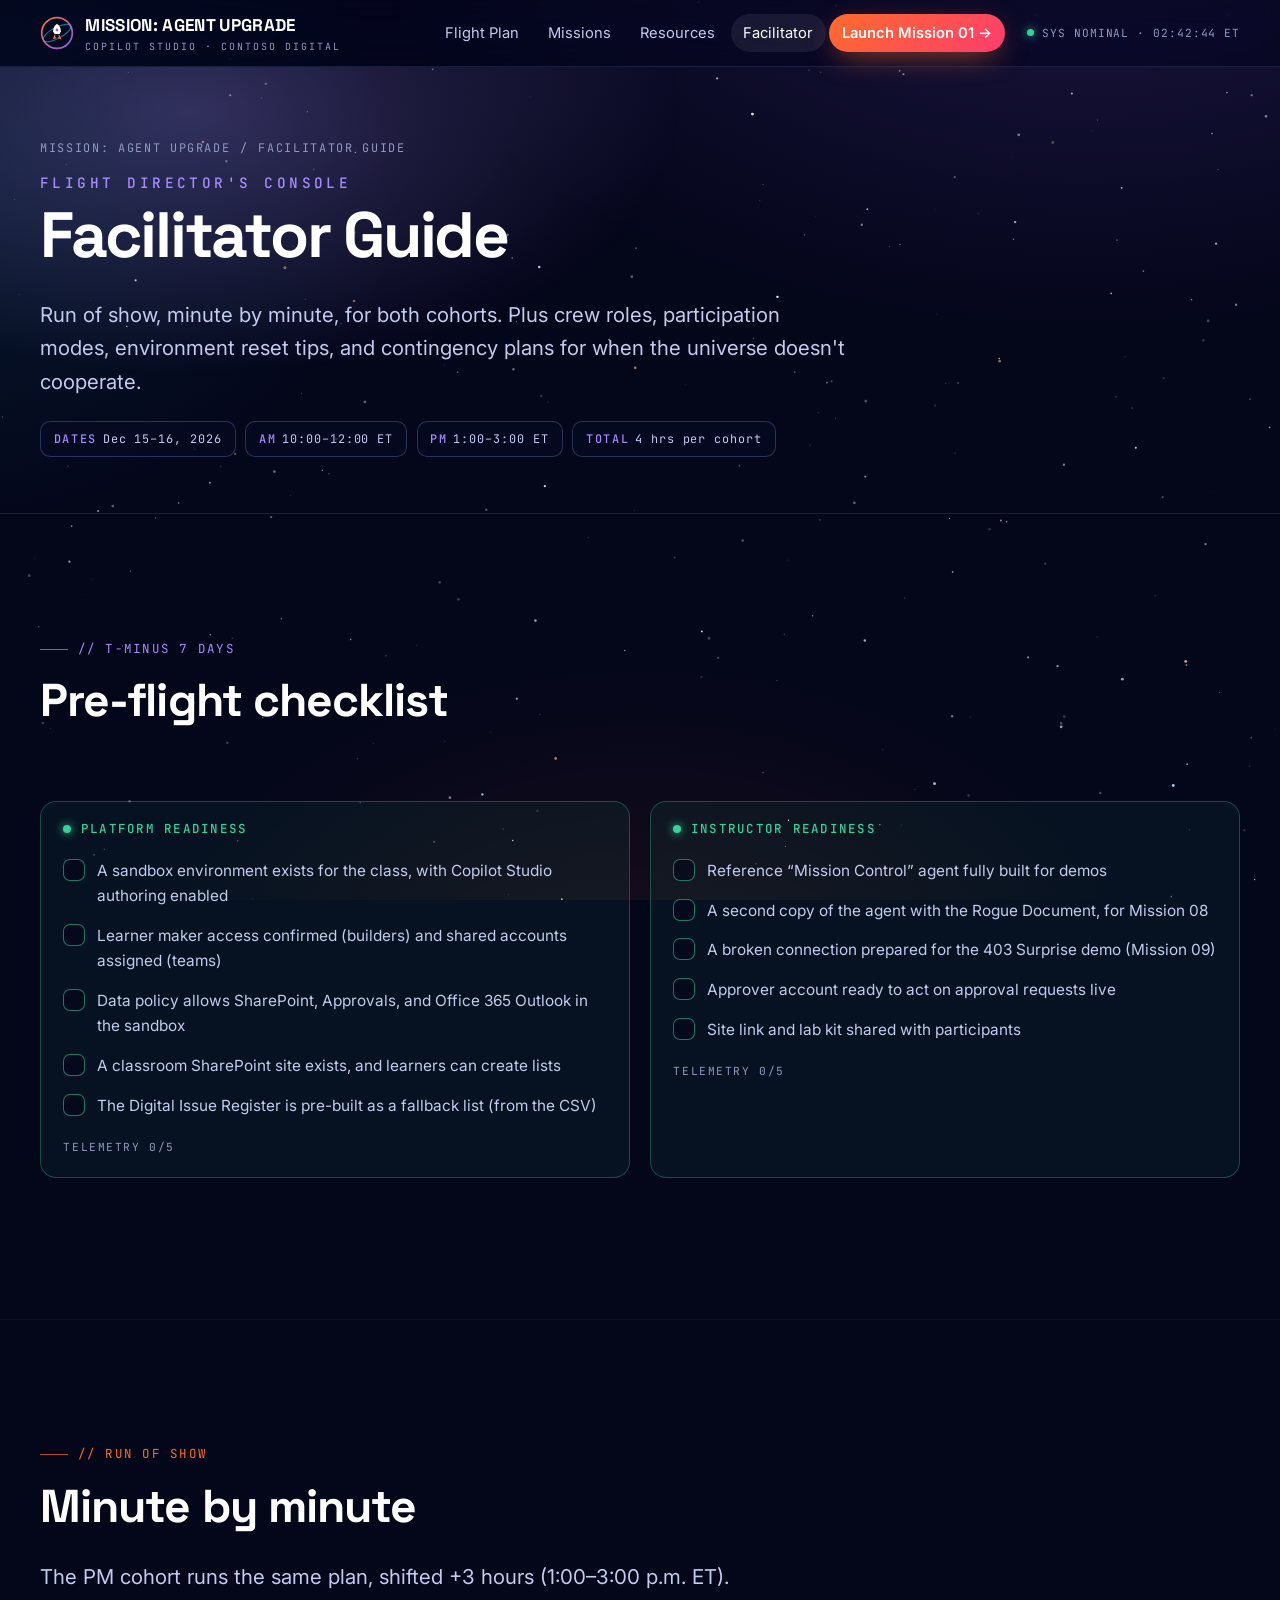
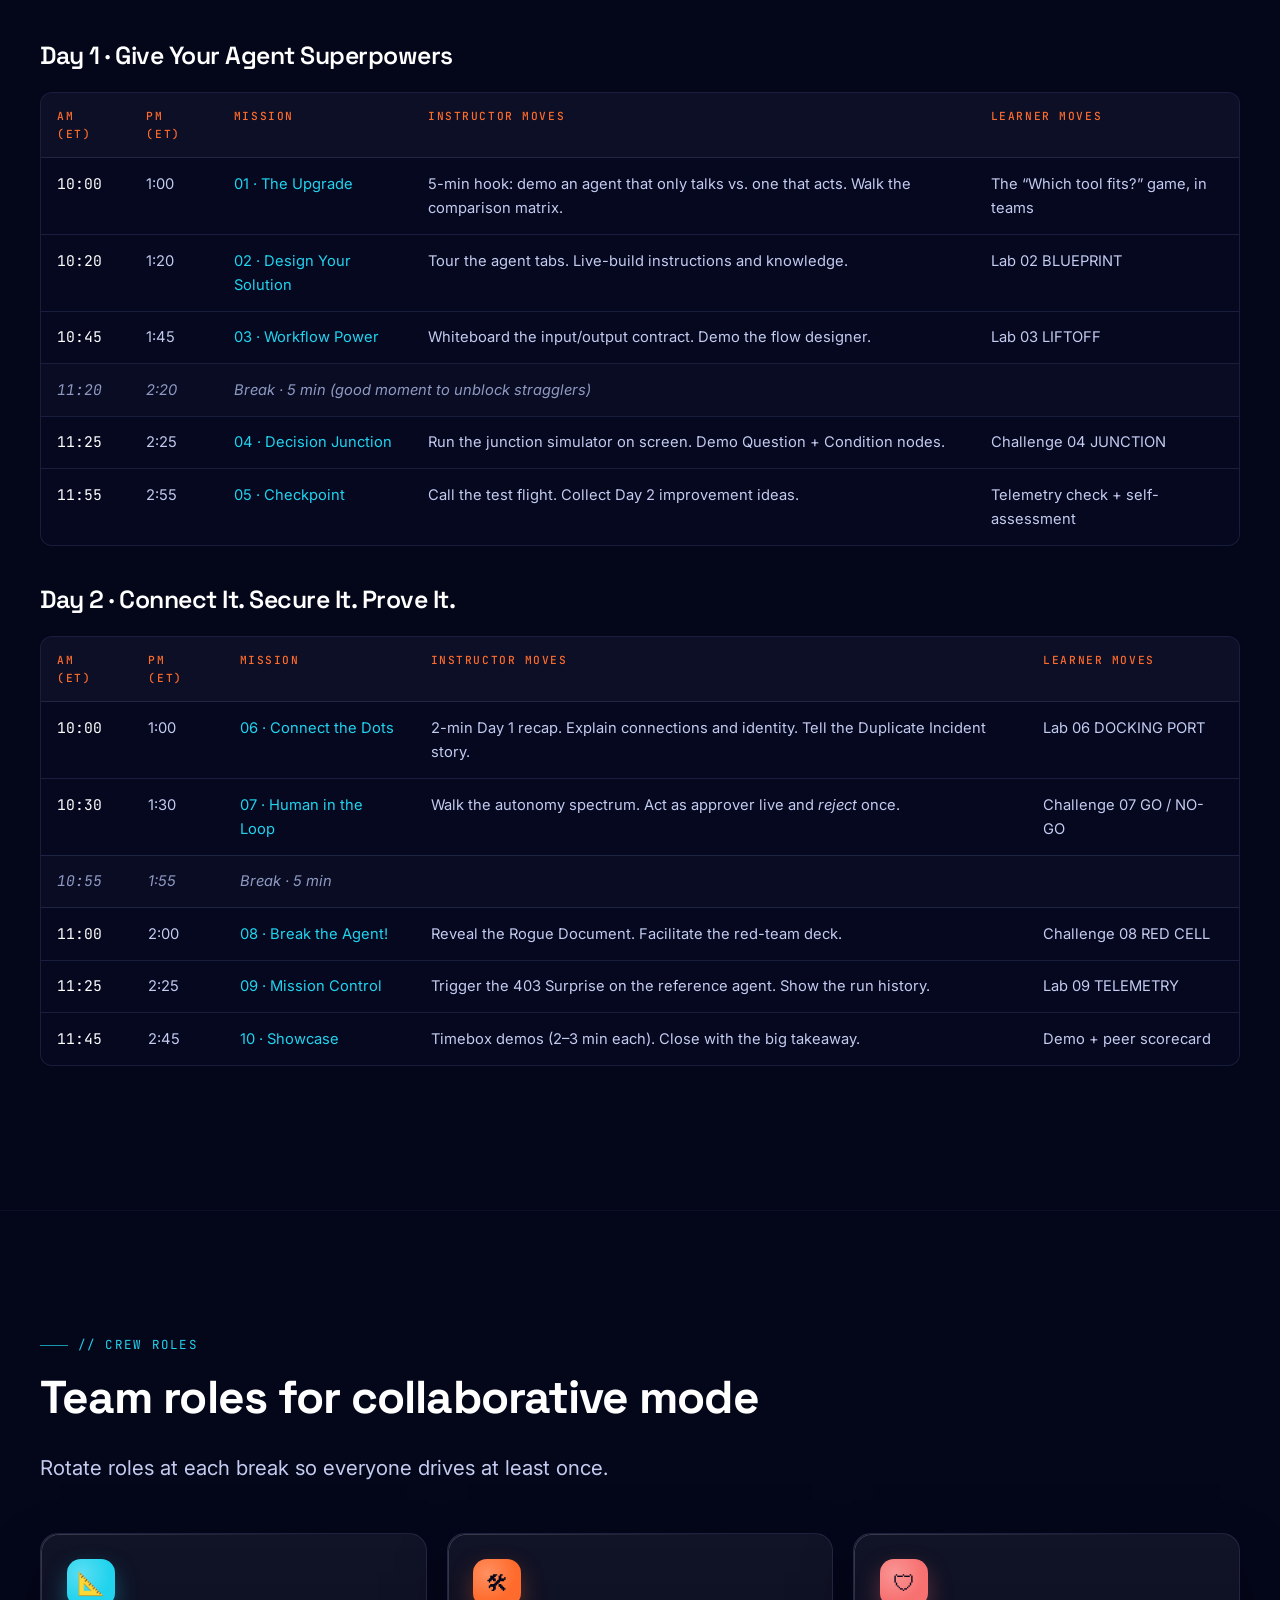
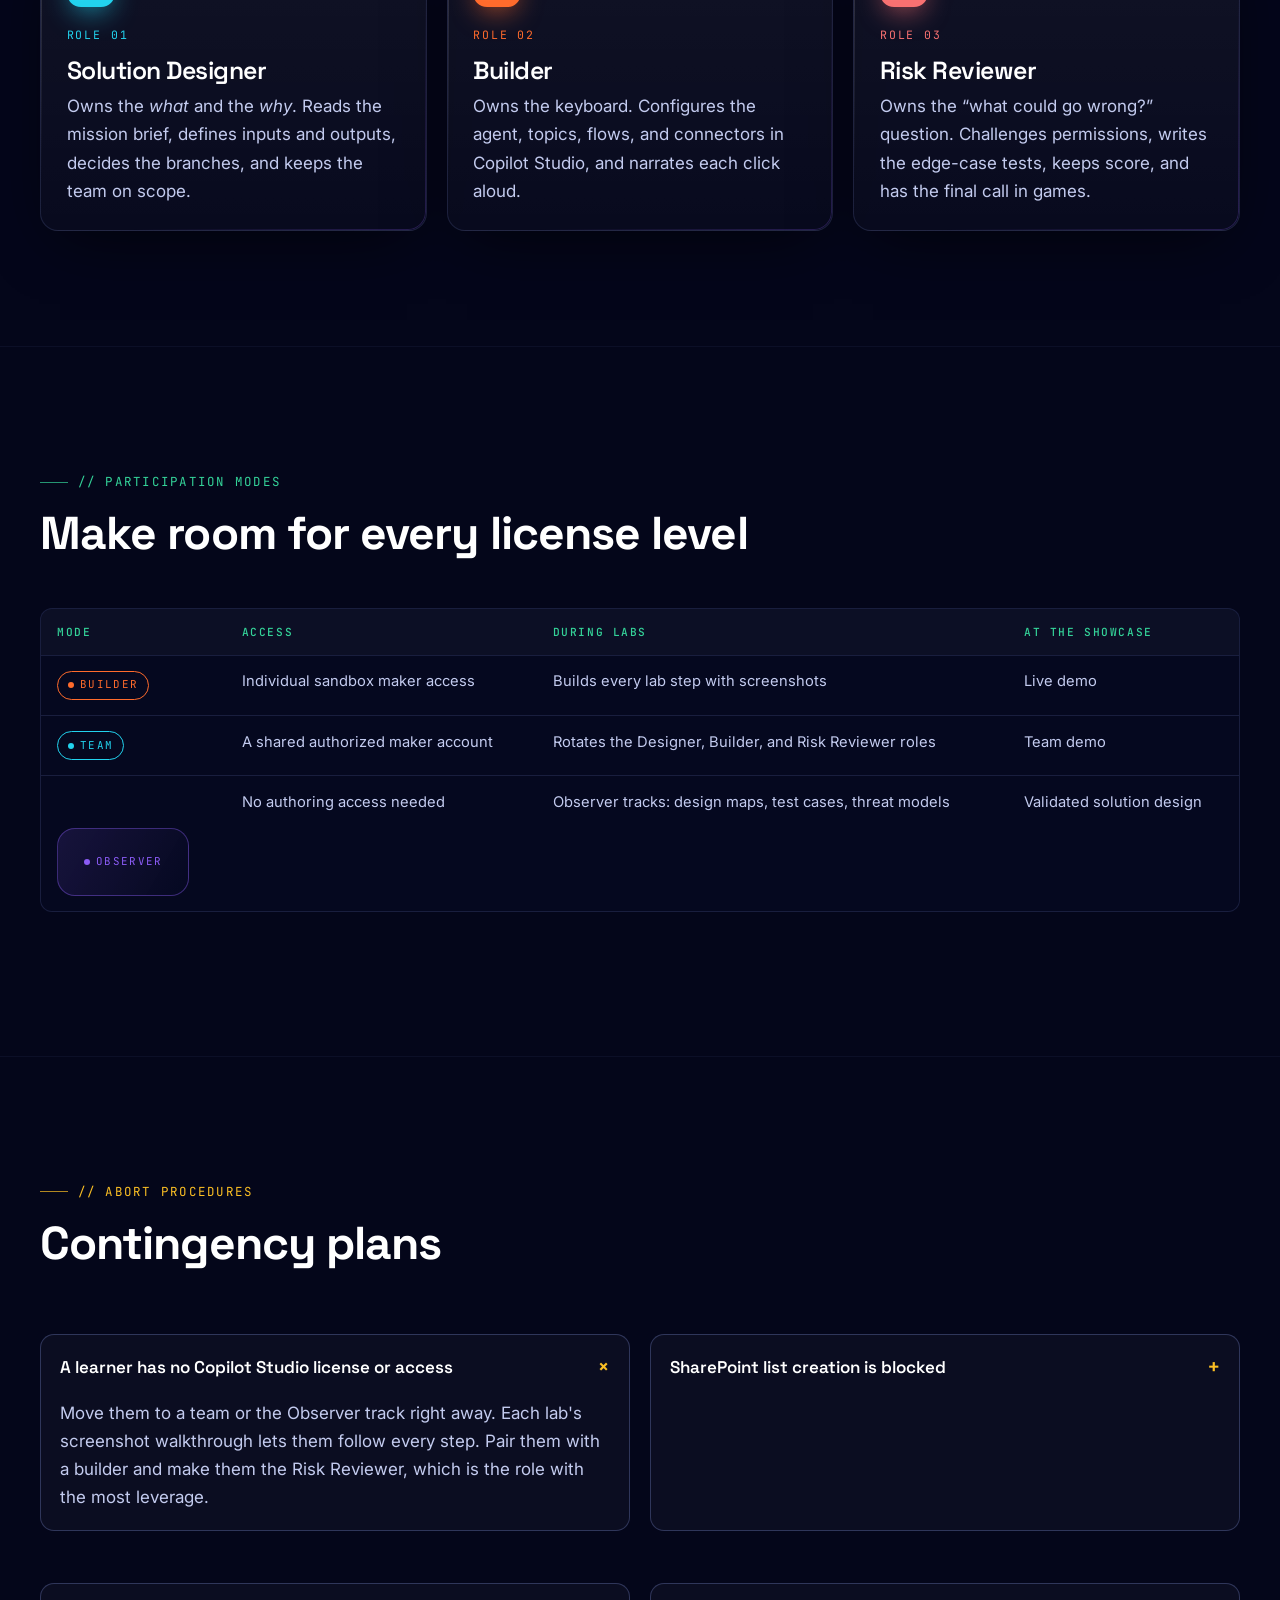
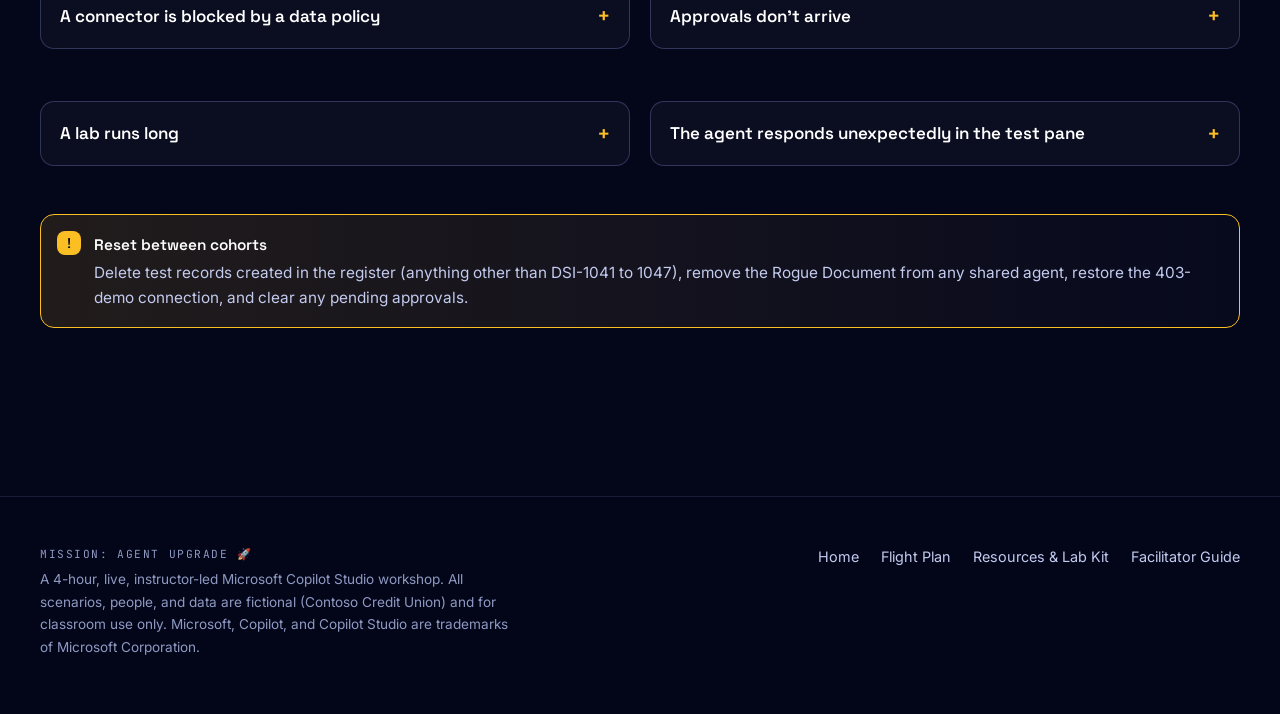
==== facilitator.html @ 7297d904 "Mission: Agent Upgrade - Copilot Studio workshop site with labs, lab kit, and screenshots" ====
<!DOCTYPE html>
<html lang="en" class="no-js">
<head>
<meta charset="utf-8">
<meta name="viewport" content="width=device-width, initial-scale=1">
<title>Facilitator Guide · Mission: Agent Upgrade</title>
<meta name="description" content="Run of show, timing, team roles, and contingency plans for delivering the Copilot Studio workshop.">
<meta property="og:title" content="Facilitator Guide · Mission: Agent Upgrade">
<meta property="og:description" content="Run of show, timing, team roles, and contingency plans for delivering the Copilot Studio workshop.">
<meta property="og:type" content="website">
<meta name="theme-color" content="#04061a">
<link rel="icon" href="assets/img/favicon.svg" type="image/svg+xml">
<link rel="preconnect" href="https://fonts.googleapis.com"><link rel="preconnect" href="https://fonts.gstatic.com" crossorigin><link href="https://fonts.googleapis.com/css2?family=Inter:wght@400;500;600;700&family=JetBrains+Mono:wght@400;500;600&family=Space+Grotesk:wght@500;600;700&display=swap" rel="stylesheet">
<link rel="stylesheet" href="assets/css/style.css">
</head>
<body style="--accent:#a78bfa">
<a class="skip" href="#main">Skip to content</a>
<canvas id="stars" aria-hidden="true"></canvas>
<header class="topbar"><div class="wrap">
<a class="brand" href="index.html" aria-label="Mission: Agent Upgrade home"><svg viewBox="0 0 40 40" aria-hidden="true"><defs><linearGradient id="bl" x1="0" y1="0" x2="1" y2="1"><stop offset="0" stop-color="#ff6b2c"/><stop offset="1" stop-color="#8b5cf6"/></linearGradient></defs><circle cx="20" cy="20" r="18" fill="none" stroke="url(#bl)" stroke-width="2"/><ellipse cx="20" cy="20" rx="18" ry="6.5" fill="none" stroke="#22d3ee" stroke-opacity=".6" stroke-width="1.2" transform="rotate(-28 20 20)"/><path d="M20 9c3 2 4.6 5.4 4.6 8.8l-1.6 3.4h-6l-1.6-3.4C15.4 14.4 17 11 20 9z" fill="#fff"/><path d="M17.6 22.6 16 26.5l2.6-1M22.4 22.6 24 26.5l-2.6-1" stroke="#ff6b2c" stroke-width="1.4" fill="none" stroke-linecap="round"/><circle cx="20" cy="16.4" r="1.6" fill="#8b5cf6"/></svg>
<span>MISSION: AGENT UPGRADE<small>Copilot Studio · Contoso Digital</small></span></a>
<button class="menu-btn" aria-expanded="false" aria-controls="nav">Menu</button>
<nav class="nav" id="nav"><a href="index.html#flight-plan">Flight Plan</a><a href="index.html#missions">Missions</a><a href="resources.html">Resources</a><a href="facilitator.html" aria-current=page>Facilitator</a><a class="cta" href="missions/m01.html">Launch Mission 01 →</a></nav>
<div class="telemetry" aria-hidden="true"><span class="dot"></span><span>SYS NOMINAL</span><span>·</span><span id="met">--:--:-- ET</span></div>
</div></header>
<main id="main">
<section class="mhero" style="--accent:#a78bfa"><div class="wrap" style="grid-template-columns:1fr">
  <div>
    <div class="crumbs"><a href="index.html">Mission: Agent Upgrade</a><span>/</span><span>Facilitator guide</span></div>
    <h1><span class="mnum">FLIGHT DIRECTOR'S CONSOLE</span>Facilitator Guide</h1>
    <p class="lead">Run of show, minute by minute, for both cohorts. Plus crew roles, participation modes, environment reset tips, and contingency plans for when the universe doesn't cooperate.</p>
    <div class="facts"><span class="fact"><b>Dates</b>Dec 15–16, 2026</span><span class="fact"><b>AM</b>10:00–12:00 ET</span><span class="fact"><b>PM</b>1:00–3:00 ET</span><span class="fact"><b>Total</b>4 hrs per cohort</span></div>
  </div>
</div></section>

<section class="section" id="pre-flight" style="--accent:#a78bfa">
  <div class="wrap">
    <div class="sh rv"><span class="eyebrow">// T-minus 7 days</span><h2>Pre-flight checklist</h2></div>
    <div class="grid g2">
      <div class="checkpoint rv"><h4>Platform readiness</h4>
        <label><input type="checkbox"> A sandbox environment exists for the class, with Copilot Studio authoring enabled</label>
        <label><input type="checkbox"> Learner maker access confirmed (builders) and shared accounts assigned (teams)</label>
        <label><input type="checkbox"> Data policy allows SharePoint, Approvals, and Office 365 Outlook in the sandbox</label>
        <label><input type="checkbox"> A classroom SharePoint site exists, and learners can create lists</label>
        <label><input type="checkbox"> The Digital Issue Register is pre-built as a fallback list (from the CSV)</label>
      </div>
      <div class="checkpoint rv d1"><h4>Instructor readiness</h4>
        <label><input type="checkbox"> Reference “Mission Control” agent fully built for demos</label>
        <label><input type="checkbox"> A second copy of the agent with the Rogue Document, for Mission 08</label>
        <label><input type="checkbox"> A broken connection prepared for the 403 Surprise demo (Mission 09)</label>
        <label><input type="checkbox"> Approver account ready to act on approval requests live</label>
        <label><input type="checkbox"> Site link and lab kit shared with participants</label>
      </div>
    </div>
  </div>
</section>

<section class="section" id="run-of-show" style="--accent:#ff6b2c">
  <div class="wrap">
    <div class="sh rv"><span class="eyebrow">// Run of show</span><h2>Minute by minute</h2><p class="lead">The PM cohort runs the same plan, shifted +3 hours (1:00–3:00 p.m. ET).</p></div>
    <h3 class="rv">Day 1 · Give Your Agent Superpowers</h3>
    <div class="table-wrap rv">
      <table class="ros">
        <thead><tr><th>AM (ET)</th><th>PM (ET)</th><th>Mission</th><th>Instructor moves</th><th>Learner moves</th></tr></thead>
        <tbody>
          <tr><td>10:00</td><td>1:00</td><td><a href="missions/m01.html">01 · The Upgrade</a></td><td>5-min hook: demo an agent that only talks vs. one that acts. Walk the comparison matrix.</td><td>The “Which tool fits?” game, in teams</td></tr>
          <tr><td>10:20</td><td>1:20</td><td><a href="missions/m02.html">02 · Design Your Solution</a></td><td>Tour the agent tabs. Live-build instructions and knowledge.</td><td>Lab 02 BLUEPRINT</td></tr>
          <tr><td>10:45</td><td>1:45</td><td><a href="missions/m03.html">03 · Workflow Power</a></td><td>Whiteboard the input/output contract. Demo the flow designer.</td><td>Lab 03 LIFTOFF</td></tr>
          <tr class="brk"><td>11:20</td><td>2:20</td><td colspan="3">Break · 5 min (good moment to unblock stragglers)</td></tr>
          <tr><td>11:25</td><td>2:25</td><td><a href="missions/m04.html">04 · Decision Junction</a></td><td>Run the junction simulator on screen. Demo Question + Condition nodes.</td><td>Challenge 04 JUNCTION</td></tr>
          <tr><td>11:55</td><td>2:55</td><td><a href="missions/m05.html">05 · Checkpoint</a></td><td>Call the test flight. Collect Day 2 improvement ideas.</td><td>Telemetry check + self-assessment</td></tr>
        </tbody>
      </table>
    </div>
    <h3 class="rv" style="margin-top:2.5rem">Day 2 · Connect It. Secure It. Prove It.</h3>
    <div class="table-wrap rv">
      <table class="ros">
        <thead><tr><th>AM (ET)</th><th>PM (ET)</th><th>Mission</th><th>Instructor moves</th><th>Learner moves</th></tr></thead>
        <tbody>
          <tr><td>10:00</td><td>1:00</td><td><a href="missions/m06.html">06 · Connect the Dots</a></td><td>2-min Day 1 recap. Explain connections and identity. Tell the Duplicate Incident story.</td><td>Lab 06 DOCKING PORT</td></tr>
          <tr><td>10:30</td><td>1:30</td><td><a href="missions/m07.html">07 · Human in the Loop</a></td><td>Walk the autonomy spectrum. Act as approver live and <em>reject</em> once.</td><td>Challenge 07 GO / NO-GO</td></tr>
          <tr class="brk"><td>10:55</td><td>1:55</td><td colspan="3">Break · 5 min</td></tr>
          <tr><td>11:00</td><td>2:00</td><td><a href="missions/m08.html">08 · Break the Agent!</a></td><td>Reveal the Rogue Document. Facilitate the red-team deck.</td><td>Challenge 08 RED CELL</td></tr>
          <tr><td>11:25</td><td>2:25</td><td><a href="missions/m09.html">09 · Mission Control</a></td><td>Trigger the 403 Surprise on the reference agent. Show the run history.</td><td>Lab 09 TELEMETRY</td></tr>
          <tr><td>11:45</td><td>2:45</td><td><a href="missions/m10.html">10 · Showcase</a></td><td>Timebox demos (2–3 min each). Close with the big takeaway.</td><td>Demo + peer scorecard</td></tr>
        </tbody>
      </table>
    </div>
  </div>
</section>

<section class="section" id="roles" style="--accent:#22d3ee">
  <div class="wrap">
    <div class="sh rv"><span class="eyebrow">// Crew roles</span><h2>Team roles for collaborative mode</h2><p class="lead">Rotate roles at each break so everyone drives at least once.</p></div>
    <div class="grid g3">
      <div class="card role-card rv" style="--c:#22d3ee"><div class="icon-chip">📐</div><span class="kicker">Role 01</span><h3>Solution Designer</h3><p>Owns the <em>what</em> and the <em>why</em>. Reads the mission brief, defines inputs and outputs, decides the branches, and keeps the team on scope.</p></div>
      <div class="card role-card rv d1" style="--c:#ff6b2c"><div class="icon-chip">🛠</div><span class="kicker">Role 02</span><h3>Builder</h3><p>Owns the keyboard. Configures the agent, topics, flows, and connectors in Copilot Studio, and narrates each click aloud.</p></div>
      <div class="card role-card rv d2" style="--c:#f87171"><div class="icon-chip">🛡</div><span class="kicker">Role 03</span><h3>Risk Reviewer</h3><p>Owns the “what could go wrong?” question. Challenges permissions, writes the edge-case tests, keeps score, and has the final call in games.</p></div>
    </div>
  </div>
</section>

<section class="section" id="modes" style="--accent:#34d399">
  <div class="wrap">
    <div class="sh rv"><span class="eyebrow">// Participation modes</span><h2>Make room for every license level</h2></div>
    <div class="table-wrap rv">
      <table>
        <thead><tr><th>Mode</th><th>Access</th><th>During labs</th><th>At the showcase</th></tr></thead>
        <tbody>
          <tr><td><span class="mode-badge builder">Builder</span></td><td>Individual sandbox maker access</td><td>Builds every lab step with screenshots</td><td>Live demo</td></tr>
          <tr><td><span class="mode-badge team">Team</span></td><td>A shared authorized maker account</td><td>Rotates the Designer, Builder, and Risk Reviewer roles</td><td>Team demo</td></tr>
          <tr><td><span class="mode-badge observer">Observer</span></td><td>No authoring access needed</td><td>Observer tracks: design maps, test cases, threat models</td><td>Validated solution design</td></tr>
        </tbody>
      </table>
    </div>
  </div>
</section>

<section class="section" id="contingency" style="--accent:#fbbf24">
  <div class="wrap">
    <div class="sh rv"><span class="eyebrow">// Abort procedures</span><h2>Contingency plans</h2></div>
    <div class="grid g2">
      <details class="reveal rv" open><summary>A learner has no Copilot Studio license or access</summary><div class="inner"><p>Move them to a team or the Observer track right away. Each lab's screenshot walkthrough lets them follow every step. Pair them with a builder and make them the Risk Reviewer, which is the role with the most leverage.</p></div></details>
      <details class="reveal rv d1"><summary>SharePoint list creation is blocked</summary><div class="inner"><p>Share the pre-built instructor register with Edit permissions, or have teams share one list. As a last resort, demo Mission 06 from the reference agent and have learners complete the connection audit.</p></div></details>
      <details class="reveal rv"><summary>A connector is blocked by a data policy</summary><div class="inner"><p>Perfect teaching moment. Show the error, explain data policies (Mission 08 preview), and continue on the reference environment.</p></div></details>
      <details class="reveal rv d1"><summary>Approvals don't arrive</summary><div class="inner"><p>Check the Approvals app in Teams and the Outlook inbox of the assigned approver. Approvals can take a minute to appear. Keep a recorded run ready to show what should happen.</p></div></details>
      <details class="reveal rv"><summary>A lab runs long</summary><div class="inner"><p>Each lab has a core path and a stretch path. Cut the stretch path, and keep the telemetry check: it's how learners know they succeeded.</p></div></details>
      <details class="reveal rv d1"><summary>The agent responds unexpectedly in the test pane</summary><div class="inner"><p>Start a new test conversation, check the Activity view to see which topic or tool was chosen, and review the tool and topic descriptions. Most surprises come from vague descriptions.</p></div></details>
    </div>
    <div class="callout warn rv" style="margin-top:2rem"><strong>Reset between cohorts</strong> Delete test records created in the register (anything other than DSI-1041 to 1047), remove the Rogue Document from any shared agent, restore the 403-demo connection, and clear any pending approvals.</div>
  </div>
</section>

</main>
<footer class="footer"><div class="wrap">
<div><div class="sig">Mission: Agent Upgrade 🚀</div><p>A 4-hour, live, instructor-led Microsoft Copilot Studio workshop. All scenarios, people, and data are fictional (Contoso Credit Union) and for classroom use only. Microsoft, Copilot, and Copilot Studio are trademarks of Microsoft Corporation.</p></div>
<nav aria-label="Footer"><a href="index.html">Home</a><a href="index.html#flight-plan">Flight Plan</a><a href="resources.html">Resources & Lab Kit</a><a href="facilitator.html">Facilitator Guide</a></nav>
</div></footer>
<script src="assets/js/main.js"></script>
</body>
</html>
---- assets/css/style.css ----
/* ==========================================================================
   MISSION: AGENT UPGRADE — design system
   Deep-space mission-control aesthetic. No build step.
   ========================================================================== */
:root{
  --bg:#04061a;
  --bg-2:#070b24;
  --bg-3:#0c1236;
  --panel:rgba(255,255,255,.035);
  --panel-2:rgba(255,255,255,.06);
  --line:rgba(150,170,255,.14);
  --line-2:rgba(150,170,255,.26);
  --text:#e8ecff;
  --text-2:#c3cbef;
  --muted:#8f9ac2;
  --orange:#ff6b2c;
  --orange-2:#ff9a5c;
  --cyan:#22d3ee;
  --violet:#8b5cf6;
  --pink:#f472b6;
  --green:#34d399;
  --amber:#fbbf24;
  --red:#f87171;
  --accent:var(--orange);
  --radius:18px;
  --radius-sm:12px;
  --shadow:0 20px 60px -20px rgba(0,0,0,.7);
  --glow:0 0 0 1px rgba(255,255,255,.04), 0 30px 80px -30px rgba(139,92,246,.45);
  --display:"Space Grotesk",ui-sans-serif,system-ui,sans-serif;
  --body:"Inter",ui-sans-serif,system-ui,-apple-system,"Segoe UI",sans-serif;
  --mono:"JetBrains Mono",ui-monospace,SFMono-Regular,Menlo,monospace;
  --maxw:1200px;
}
*,*::before,*::after{box-sizing:border-box}
html{scroll-behavior:smooth;-webkit-text-size-adjust:100%}
body{
  margin:0;background:var(--bg);color:var(--text);font-family:var(--body);
  font-size:17px;line-height:1.65;overflow-x:hidden;
  background-image:
    radial-gradient(1200px 700px at 85% -10%, rgba(139,92,246,.18), transparent 60%),
    radial-gradient(900px 600px at -10% 20%, rgba(34,211,238,.10), transparent 60%),
    radial-gradient(900px 700px at 50% 120%, rgba(255,107,44,.10), transparent 60%);
  background-attachment:fixed;
}
img{max-width:100%;display:block}
a{color:var(--cyan);text-decoration:none}
a:hover{color:#7ee8f7}
::selection{background:rgba(255,107,44,.35);color:#fff}
#stars{position:fixed;inset:0;width:100%;height:100%;z-index:-1;pointer-events:none}
.skip{position:absolute;left:-999px;top:0;background:var(--orange);color:#000;padding:.6rem 1rem;z-index:999;border-radius:0 0 10px 0}
.skip:focus{left:0}
:focus-visible{outline:2px solid var(--cyan);outline-offset:3px;border-radius:6px}

/* ---------- typography ---------- */
h1,h2,h3,h4{font-family:var(--display);line-height:1.12;letter-spacing:-.02em;margin:0 0 .6em;color:#fff}
h1{font-size:clamp(2.6rem,6.4vw,5.6rem);font-weight:700;letter-spacing:-.035em}
h2{font-size:clamp(1.9rem,3.6vw,3rem);font-weight:700}
h3{font-size:clamp(1.25rem,2vw,1.55rem);font-weight:600}
h4{font-size:1.12rem;font-weight:600}
p{margin:0 0 1.1em;color:var(--text-2)}
strong{color:#fff;font-weight:600}
code,kbd,.mono{font-family:var(--mono)}
code{font-size:.86em;background:rgba(139,92,246,.14);border:1px solid rgba(139,92,246,.28);padding:.08em .4em;border-radius:6px;color:#e4dcff}
kbd{font-size:.82em;background:linear-gradient(#1a2150,#11163a);border:1px solid var(--line-2);border-bottom-width:3px;border-radius:7px;padding:.05em .45em;color:#fff;white-space:nowrap}
.ui{font-family:var(--body);font-weight:600;font-size:.92em;color:#fff;background:rgba(255,255,255,.07);border:1px solid var(--line-2);padding:.08em .5em;border-radius:7px;white-space:nowrap}
.ui::before{content:"";display:inline-block;width:6px;height:6px;border-radius:50%;background:var(--accent);margin-right:.4em;vertical-align:middle;transform:translateY(-1px);box-shadow:0 0 8px var(--accent)}
.grad{background:linear-gradient(92deg,#fff 0%,#ffd3bd 30%,var(--orange) 55%,var(--violet) 100%);-webkit-background-clip:text;background-clip:text;color:transparent}
.grad-cool{background:linear-gradient(92deg,#fff,var(--cyan) 50%,var(--violet));-webkit-background-clip:text;background-clip:text;color:transparent}
.eyebrow{display:inline-flex;align-items:center;gap:.6rem;font-family:var(--mono);font-size:.78rem;letter-spacing:.18em;text-transform:uppercase;color:var(--accent);margin-bottom:1rem}
.eyebrow::before{content:"";width:28px;height:1px;background:currentColor;opacity:.7}
.lead{font-size:clamp(1.08rem,1.6vw,1.3rem);color:var(--text-2);max-width:62ch}
.muted{color:var(--muted)}
.center{text-align:center}
.center .lead{margin-inline:auto}

/* ---------- layout ---------- */
.wrap{width:min(var(--maxw),100% - 2.5rem);margin-inline:auto}
.section{padding:clamp(4.5rem,9vw,8rem) 0;position:relative}
.section + .section{border-top:1px solid rgba(150,170,255,.06)}
.grid{display:grid;gap:1.25rem}
.g2{grid-template-columns:repeat(2,1fr)}
.g3{grid-template-columns:repeat(3,1fr)}
.g4{grid-template-columns:repeat(4,1fr)}
.g5{grid-template-columns:repeat(5,1fr)}
@media (max-width:1000px){.g4,.g5{grid-template-columns:repeat(2,1fr)}.g3{grid-template-columns:repeat(2,1fr)}}
@media (max-width:680px){.g2,.g3,.g4,.g5{grid-template-columns:1fr}}

/* ---------- top bar ---------- */
.topbar{position:sticky;top:0;z-index:50;backdrop-filter:blur(16px) saturate(140%);-webkit-backdrop-filter:blur(16px) saturate(140%);background:rgba(4,6,26,.62);border-bottom:1px solid var(--line)}
.topbar .wrap{display:flex;align-items:center;gap:1.4rem;height:66px}
.brand{display:flex;align-items:center;gap:.7rem;color:#fff;font-family:var(--display);font-weight:700;letter-spacing:.02em;white-space:nowrap}
.brand svg{width:34px;height:34px}
.brand small{display:block;font-family:var(--mono);font-weight:400;font-size:.62rem;letter-spacing:.2em;color:var(--muted);text-transform:uppercase}
.nav{display:flex;gap:.2rem;margin-left:auto;align-items:center}
.nav a{color:var(--text-2);font-size:.92rem;padding:.45rem .8rem;border-radius:999px;transition:.2s}
.nav a:hover,.nav a[aria-current=page]{color:#fff;background:rgba(255,255,255,.07)}
.nav .cta{background:linear-gradient(135deg,var(--orange),#ff3d6e);color:#fff;font-weight:600;box-shadow:0 8px 30px -8px rgba(255,107,44,.7)}
.nav .cta:hover{filter:brightness(1.1);color:#fff;background:linear-gradient(135deg,var(--orange),#ff3d6e)}
.telemetry{font-family:var(--mono);font-size:.7rem;color:var(--muted);letter-spacing:.08em;display:flex;align-items:center;gap:.5rem;white-space:nowrap}
.telemetry .dot{width:7px;height:7px;border-radius:50%;background:var(--green);box-shadow:0 0 10px var(--green);animation:blink 2s infinite}
.menu-btn{display:none;margin-left:auto;background:none;border:1px solid var(--line-2);color:#fff;border-radius:10px;padding:.4rem .7rem;font:inherit;cursor:pointer}
@media (max-width:1080px){.telemetry{display:none}}
@media (max-width:860px){
  .menu-btn{display:block}
  .nav{display:none;position:absolute;top:66px;left:0;right:0;flex-direction:column;align-items:stretch;background:rgba(4,6,26,.97);border-bottom:1px solid var(--line);padding:1rem}
  .nav.open{display:flex}
}
@keyframes blink{50%{opacity:.35}}

/* ---------- buttons ---------- */
.btn{display:inline-flex;align-items:center;gap:.6rem;font-family:var(--display);font-weight:600;font-size:1rem;padding:.9rem 1.4rem;border-radius:999px;border:1px solid var(--line-2);color:#fff;background:rgba(255,255,255,.05);cursor:pointer;transition:transform .2s, box-shadow .2s, background .2s;text-decoration:none}
.btn:hover{transform:translateY(-2px);color:#fff;background:rgba(255,255,255,.09)}
.btn.primary{border:0;background:linear-gradient(135deg,var(--orange) 0%,#ff3d6e 100%);box-shadow:0 14px 40px -12px rgba(255,107,44,.8), inset 0 1px 0 rgba(255,255,255,.3)}
.btn.primary:hover{box-shadow:0 18px 50px -10px rgba(255,107,44,.95)}
.btn .arrow{transition:transform .2s}
.btn:hover .arrow{transform:translateX(4px)}
.btn-row{display:flex;gap:.9rem;flex-wrap:wrap}

/* ---------- glass cards ---------- */
.card{position:relative;background:linear-gradient(180deg,rgba(255,255,255,.055),rgba(255,255,255,.02));border:1px solid var(--line);border-radius:var(--radius);padding:1.6rem;box-shadow:var(--shadow);overflow:hidden;transition:transform .3s, border-color .3s, box-shadow .3s}
.card::before{content:"";position:absolute;inset:0;border-radius:inherit;padding:1px;background:linear-gradient(140deg,rgba(255,255,255,.18),transparent 40%,transparent 60%,rgba(139,92,246,.25));-webkit-mask:linear-gradient(#000 0 0) content-box,linear-gradient(#000 0 0);-webkit-mask-composite:xor;mask-composite:exclude;pointer-events:none}
a.card,.card.hover{color:inherit}
a.card:hover,.card.hover:hover{transform:translateY(-4px);border-color:var(--line-2);box-shadow:var(--glow)}
.card h3{margin-bottom:.5rem}
.card p:last-child{margin-bottom:0}
.card .kicker{font-family:var(--mono);font-size:.72rem;letter-spacing:.16em;text-transform:uppercase;color:var(--accent);margin-bottom:.8rem;display:block}
.icon-chip{width:48px;height:48px;border-radius:14px;display:grid;place-items:center;background:radial-gradient(circle at 30% 30%,rgba(255,255,255,.25),transparent 60%),var(--accent);color:#08091c;margin-bottom:1.1rem;box-shadow:0 10px 30px -10px var(--accent)}
.icon-chip svg{width:24px;height:24px}

/* ---------- hero ---------- */
.hero{position:relative;min-height:min(calc(100vh - 66px),940px);display:flex;align-items:center;padding:5rem 0 6rem;overflow:hidden}
.hero .wrap{position:relative;z-index:2;display:grid;grid-template-columns:1.25fr .9fr;gap:3rem;align-items:center}
@media (max-width:980px){.hero .wrap{grid-template-columns:1fr}.hero-visual{order:-1;max-width:420px;margin:0 auto}}
.badge-row{display:flex;flex-wrap:wrap;gap:.5rem;margin-bottom:1.6rem}
.badge{display:inline-flex;align-items:center;gap:.45rem;font-family:var(--mono);font-size:.72rem;letter-spacing:.1em;text-transform:uppercase;padding:.38rem .75rem;border-radius:999px;border:1px solid var(--line-2);background:rgba(255,255,255,.04);color:var(--text-2)}
.badge.live{border-color:rgba(52,211,153,.4);color:#a7f3d0}
.badge.live::before{content:"";width:6px;height:6px;border-radius:50%;background:var(--green);box-shadow:0 0 8px var(--green);animation:blink 1.6s infinite}
.hero h1 .line{display:block}
.hero .sub{font-family:var(--display);font-size:clamp(1.2rem,2.2vw,1.65rem);color:#fff;opacity:.92;margin:1.2rem 0 1rem;font-weight:500}
.hero-visual{position:relative;aspect-ratio:1;width:100%}
.orbit{position:absolute;inset:0;border-radius:50%;border:1px dashed rgba(150,170,255,.22);animation:spin 60s linear infinite}
.orbit:nth-child(2){inset:12%;border-style:solid;border-color:rgba(34,211,238,.22);animation-duration:40s;animation-direction:reverse}
.orbit:nth-child(3){inset:25%;border-color:rgba(255,107,44,.3);animation-duration:26s}
.orbit .sat{position:absolute;top:-7px;left:50%;width:14px;height:14px;margin-left:-7px;border-radius:50%;background:var(--cyan);box-shadow:0 0 18px var(--cyan),0 0 40px var(--cyan)}
.orbit:nth-child(2) .sat{background:var(--violet);box-shadow:0 0 18px var(--violet),0 0 40px var(--violet);top:auto;bottom:-7px}
.orbit:nth-child(3) .sat{background:var(--orange);box-shadow:0 0 18px var(--orange),0 0 40px var(--orange);top:50%;left:-7px;margin:-7px 0 0}
.core{position:absolute;inset:36%;border-radius:50%;background:radial-gradient(circle at 35% 30%,#fff 0%,#ffd1b5 12%,var(--orange) 35%,#7c2dff 75%,#1b0a4a 100%);box-shadow:0 0 80px rgba(255,107,44,.6),0 0 160px rgba(139,92,246,.5),inset -20px -20px 50px rgba(0,0,0,.4);animation:pulse 5s ease-in-out infinite}
.core-label{position:absolute;left:50%;top:50%;transform:translate(-50%,-50%);font-family:var(--mono);font-size:.72rem;letter-spacing:.2em;color:#fff;text-shadow:0 2px 10px rgba(0,0,0,.6);white-space:nowrap}
.hero-tag{position:absolute;font-family:var(--mono);font-size:.68rem;letter-spacing:.12em;padding:.4rem .65rem;border-radius:8px;background:rgba(7,11,36,.8);border:1px solid var(--line-2);color:var(--text-2);backdrop-filter:blur(8px);white-space:nowrap;animation:float 6s ease-in-out infinite}
.hero-tag b{color:var(--cyan);font-weight:500}
.hero-tag.t1{top:8%;left:-4%}
.hero-tag.t2{top:44%;right:-8%;animation-delay:-2s}
.hero-tag.t3{bottom:8%;left:6%;animation-delay:-4s}
.hero-tag.t3 b{color:var(--orange)}
@keyframes spin{to{transform:rotate(360deg)}}
@keyframes pulse{50%{transform:scale(1.05);box-shadow:0 0 110px rgba(255,107,44,.75),0 0 200px rgba(139,92,246,.6),inset -20px -20px 50px rgba(0,0,0,.4)}}
@keyframes float{50%{transform:translateY(-10px)}}

/* countdown */
.countdown{display:flex;gap:.7rem;margin:2rem 0 2.2rem;flex-wrap:wrap;align-items:stretch}
.countdown .tminus{font-family:var(--mono);font-size:.7rem;letter-spacing:.2em;color:var(--orange);writing-mode:vertical-rl;transform:rotate(180deg);text-align:center;border-left:1px solid rgba(255,107,44,.5);padding-left:.4rem}
.countdown .unit{min-width:86px;padding:.8rem .9rem .7rem;border-radius:14px;background:rgba(7,11,36,.6);border:1px solid var(--line-2);text-align:center;position:relative;overflow:hidden}
.countdown .unit::after{content:"";position:absolute;left:0;right:0;top:50%;height:1px;background:rgba(255,255,255,.05)}
.countdown .num{font-family:var(--mono);font-size:clamp(1.8rem,3.4vw,2.6rem);font-weight:600;color:#fff;line-height:1;display:block;text-shadow:0 0 24px rgba(34,211,238,.35)}
.countdown .lbl{font-family:var(--mono);font-size:.62rem;letter-spacing:.2em;color:var(--muted);text-transform:uppercase}
.countdown.launched .num{color:var(--green)}

/* stats strip */
.stats{display:grid;grid-template-columns:repeat(4,1fr);border:1px solid var(--line);border-radius:var(--radius);overflow:hidden;background:rgba(7,11,36,.5);backdrop-filter:blur(8px)}
.stats > div{padding:1.4rem 1.5rem;border-right:1px solid var(--line)}
.stats > div:last-child{border-right:0}
.stats .big{font-family:var(--display);font-size:2.2rem;font-weight:700;color:#fff;line-height:1}
.stats .big span{color:var(--orange)}
.stats .lbl{font-family:var(--mono);font-size:.7rem;letter-spacing:.14em;text-transform:uppercase;color:var(--muted);margin-top:.45rem}
@media (max-width:760px){.stats{grid-template-columns:repeat(2,1fr)}.stats>div:nth-child(2){border-right:0}.stats>div:nth-child(-n+2){border-bottom:1px solid var(--line)}}

/* ---------- section header ---------- */
.sh{max-width:780px;margin-bottom:3rem}
.sh.center{margin-inline:auto}

/* ---------- objectives ---------- */
.objective{display:flex;flex-direction:column}
.objective .num{font-family:var(--mono);font-size:.78rem;color:var(--muted);letter-spacing:.14em}
.objective h3{margin-top:.2rem}
.objective .verb{font-family:var(--display);font-size:1.6rem;font-weight:700}

/* ---------- flight plan timeline ---------- */
.days{display:grid;grid-template-columns:1fr 1fr;gap:1.5rem}
@media (max-width:900px){.days{grid-template-columns:1fr}}
.day{padding:2rem}
.day-head{display:flex;justify-content:space-between;align-items:flex-start;gap:1rem;margin-bottom:1.4rem}
.day-num{font-family:var(--mono);font-size:.75rem;letter-spacing:.2em;color:var(--accent);text-transform:uppercase}
.day-date{font-family:var(--mono);font-size:.75rem;color:var(--muted);text-align:right;white-space:nowrap}
.day h3{font-size:1.6rem;margin:.3rem 0 .3rem}
.day .tagline{color:var(--muted);margin:0}
.tl{list-style:none;margin:0;padding:0;position:relative}
.tl::before{content:"";position:absolute;left:21px;top:8px;bottom:8px;width:2px;background:linear-gradient(var(--accent),transparent)}
.tl li{position:relative;display:grid;grid-template-columns:44px 1fr auto;gap:.9rem;align-items:center;padding:.65rem 0}
.tl .pt{width:44px;height:44px;border-radius:50%;display:grid;place-items:center;background:var(--bg-2);border:1px solid var(--line-2);position:relative;z-index:1}
.tl .pt svg{width:44px;height:44px}
.tl a{color:#fff;font-weight:600;font-family:var(--display);font-size:1.02rem;line-height:1.25}
.tl a:hover{color:var(--accent)}
.tl .desc{display:block;font-size:.86rem;color:var(--muted);font-weight:400;font-family:var(--body);margin-top:.15rem}
.tl .min{font-family:var(--mono);font-size:.76rem;color:var(--text-2);background:rgba(255,255,255,.05);border:1px solid var(--line);padding:.2rem .55rem;border-radius:999px;white-space:nowrap}
.tl li.brk .pt{background:transparent;border-style:dashed}
.tl li.brk .label{font-family:var(--mono);font-size:.8rem;color:var(--muted);letter-spacing:.1em;text-transform:uppercase}
.tl li.done .pt{box-shadow:0 0 0 2px var(--green),0 0 20px rgba(52,211,153,.5)}
.outcome{margin-top:1.4rem;padding:1rem 1.2rem;border-radius:14px;background:rgba(255,255,255,.04);border:1px dashed var(--line-2);font-size:.95rem;color:var(--text-2)}
.outcome b{font-family:var(--mono);font-size:.72rem;letter-spacing:.16em;text-transform:uppercase;color:var(--accent);display:block;margin-bottom:.2rem;font-weight:500}
.cohorts{display:flex;gap:.8rem;flex-wrap:wrap;margin-top:2rem;justify-content:center}
.cohort{font-family:var(--mono);font-size:.82rem;padding:.6rem 1rem;border-radius:12px;border:1px solid var(--line-2);background:rgba(7,11,36,.6)}
.cohort b{color:var(--orange);font-weight:600;margin-right:.4rem}

/* ---------- upgrade path ---------- */
.path{position:relative;display:grid;grid-template-columns:repeat(6,1fr);gap:1rem;margin-top:3rem}
.path::before{content:"";position:absolute;top:46px;left:8%;right:8%;height:2px;background:linear-gradient(90deg,var(--cyan),var(--violet),var(--pink),var(--orange),var(--amber),var(--green));opacity:.6}
.path::after{content:"";position:absolute;top:42px;left:8%;width:10px;height:10px;border-radius:50%;background:#fff;box-shadow:0 0 16px #fff,0 0 30px var(--cyan);animation:travel 6s cubic-bezier(.6,0,.4,1) infinite}
@keyframes travel{0%{left:8%;opacity:0}8%{opacity:1}92%{opacity:1}100%{left:92%;opacity:0}}
.stage{text-align:center;position:relative}
.stage .orb{width:92px;height:92px;margin:0 auto 1rem;border-radius:50%;display:grid;place-items:center;background:radial-gradient(circle at 30% 30%,rgba(255,255,255,.2),transparent 55%),rgba(7,11,36,.9);border:1px solid var(--c);box-shadow:0 0 0 6px rgba(7,11,36,.9),0 0 40px -6px var(--c);position:relative;z-index:1;transition:transform .3s}
.stage:hover .orb{transform:scale(1.08)}
.stage .orb svg{width:38px;height:38px;color:var(--c)}
.stage .n{font-family:var(--mono);font-size:.7rem;color:var(--c);letter-spacing:.18em}
.stage h4{font-size:1.15rem;margin:.2rem 0 .4rem}
.stage p{font-size:.88rem;color:var(--muted);margin:0}
@media (max-width:980px){.path{grid-template-columns:repeat(3,1fr);row-gap:2.5rem}.path::before,.path::after{display:none}}
@media (max-width:560px){.path{grid-template-columns:repeat(2,1fr)}}
.wow{margin-top:3.5rem;display:grid;grid-template-columns:auto 1fr;gap:1.5rem;align-items:center;padding:1.8rem 2rem;border-radius:var(--radius);background:linear-gradient(120deg,rgba(255,107,44,.16),rgba(139,92,246,.14));border:1px solid rgba(255,107,44,.35)}
.wow .burst{font-size:2.6rem}
.wow p{margin:0;color:#fff;font-size:1.1rem}
.wow b{font-family:var(--mono);font-size:.72rem;letter-spacing:.18em;color:var(--orange);display:block;margin-bottom:.3rem;font-weight:500}

/* ---------- anomaly cards ---------- */
.anomaly{--accent:var(--red);border-color:rgba(248,113,113,.25);background:linear-gradient(180deg,rgba(248,113,113,.08),rgba(255,255,255,.015))}
.anomaly .hazard{position:absolute;top:0;left:0;right:0;height:6px;background:repeating-linear-gradient(-45deg,var(--amber) 0 10px,#151515 10px 20px);opacity:.85}
.anomaly .code{font-family:var(--mono);font-size:.72rem;color:var(--red);letter-spacing:.15em;margin:.6rem 0 .8rem;display:flex;justify-content:space-between}
.anomaly .code span:last-child{color:var(--muted)}
.anomaly h3{font-size:1.35rem}
.anomaly .q{font-style:italic;color:#fff;opacity:.92}
.anomaly .go{font-family:var(--mono);font-size:.78rem;color:var(--amber);letter-spacing:.06em;margin-top:1rem;display:inline-block}

/* ---------- loop ---------- */
.loop-wrap{display:grid;grid-template-columns:1fr 1fr;gap:3rem;align-items:center}
@media (max-width:900px){.loop-wrap{grid-template-columns:1fr}}
.loop{position:relative;aspect-ratio:1;max-width:460px;width:100%;margin:0 auto}
.loop svg{width:100%;height:100%;overflow:visible}
.loop .ring{fill:none;stroke:url(#loopgrad);stroke-width:2;stroke-dasharray:6 8;animation:dash 30s linear infinite}
@keyframes dash{to{stroke-dashoffset:-600}}
.loop .node circle{fill:#0a0f2e;stroke-width:2}
.loop .node text{font-family:var(--display);font-weight:600;fill:#fff;font-size:15px;text-anchor:middle}
.loop .node .sub{font-family:var(--mono);font-size:9px;fill:#8f9ac2;letter-spacing:.12em}
.loop-list{list-style:none;padding:0;margin:0;display:grid;gap:.9rem}
.loop-list li{display:grid;grid-template-columns:44px 1fr;gap:1rem;align-items:start}
.loop-list .n{width:44px;height:44px;border-radius:12px;display:grid;place-items:center;font-family:var(--mono);font-weight:600;color:#08091c;background:var(--c)}
.loop-list h4{margin:0 0 .15rem}
.loop-list p{margin:0;font-size:.94rem;color:var(--muted)}

/* ---------- modes ---------- */
.mode .who{font-family:var(--mono);font-size:.74rem;letter-spacing:.14em;text-transform:uppercase;color:var(--muted)}
.mode ul{padding-left:1.1rem;margin:.6rem 0 0;color:var(--text-2);font-size:.94rem}
.mode li{margin:.25rem 0}
.mode-badge{display:inline-flex;align-items:center;gap:.4rem;font-family:var(--mono);font-size:.68rem;letter-spacing:.12em;text-transform:uppercase;padding:.28rem .6rem;border-radius:999px;border:1px solid currentColor;margin:.1rem .25rem .1rem 0}
.mode-badge.builder{color:var(--orange)}
.mode-badge.team{color:var(--cyan)}
.mode-badge.observer{color:var(--violet)}
.mode-badge::before{content:"";width:6px;height:6px;border-radius:50%;background:currentColor}

/* ---------- takeaway ---------- */
.quote{position:relative;padding:clamp(2.5rem,6vw,4.5rem);border-radius:28px;text-align:center;overflow:hidden;background:radial-gradient(600px 300px at 50% 0%,rgba(255,107,44,.25),transparent 70%),linear-gradient(180deg,rgba(139,92,246,.18),rgba(7,11,36,.6));border:1px solid var(--line-2)}
.quote blockquote{margin:0;font-family:var(--display);font-size:clamp(1.6rem,3.4vw,2.7rem);line-height:1.22;color:#fff;font-weight:600;letter-spacing:-.02em}
.quote blockquote em{font-style:normal;color:var(--orange)}
.quote cite{display:block;margin-top:1.4rem;font-style:normal;font-family:var(--mono);font-size:.78rem;letter-spacing:.2em;color:var(--muted);text-transform:uppercase}
.checklist{list-style:none;padding:0;margin:0;display:grid;gap:.75rem}
.checklist li{display:flex;gap:.8rem;align-items:flex-start;color:var(--text-2)}
.checklist li::before{content:"";flex:0 0 22px;height:22px;border-radius:7px;margin-top:2px;background:rgba(52,211,153,.15) url("data:image/svg+xml,%3Csvg xmlns='http://www.w3.org/2000/svg' viewBox='0 0 24 24' fill='none' stroke='%2334d399' stroke-width='3' stroke-linecap='round' stroke-linejoin='round'%3E%3Cpath d='M5 12l5 5L20 7'/%3E%3C/svg%3E") center/14px no-repeat;border:1px solid rgba(52,211,153,.4)}

/* ---------- mission log widget ---------- */
.mlog{padding:2rem}
.mlog-head{display:flex;justify-content:space-between;align-items:end;gap:1rem;flex-wrap:wrap;margin-bottom:1.4rem}
.mlog-head h3{margin:0}
.mlog .pct{font-family:var(--mono);font-size:2.4rem;font-weight:600;color:#fff;line-height:1}
.mlog .pct small{font-size:.8rem;color:var(--muted);margin-left:.3rem}
.bar{height:10px;border-radius:999px;background:rgba(255,255,255,.06);overflow:hidden;border:1px solid var(--line)}
.bar i{display:block;height:100%;width:0;background:linear-gradient(90deg,var(--cyan),var(--violet),var(--orange));border-radius:inherit;transition:width 1s cubic-bezier(.2,.8,.2,1);box-shadow:0 0 20px rgba(255,107,44,.6)}
.mlog-grid{display:grid;grid-template-columns:repeat(10,1fr);gap:.7rem;margin-top:1.5rem}
@media (max-width:760px){.mlog-grid{grid-template-columns:repeat(5,1fr)}}
.mlog-grid a{display:flex;flex-direction:column;align-items:center;gap:.35rem;color:var(--muted);font-family:var(--mono);font-size:.68rem;letter-spacing:.08em;text-align:center}
.mlog-grid a svg{width:100%;max-width:64px;height:auto;filter:grayscale(1) brightness(.55);opacity:.75;transition:.3s}
.mlog-grid a:hover svg{filter:none;opacity:1;transform:scale(1.06)}
.mlog-grid a.done{color:var(--green)}
.mlog-grid a.done svg{filter:drop-shadow(0 0 10px rgba(52,211,153,.45));opacity:1}
.mlog-actions{display:flex;justify-content:space-between;align-items:center;margin-top:1.3rem;flex-wrap:wrap;gap:.8rem}
.linkbtn{background:none;border:0;color:var(--muted);font-family:var(--mono);font-size:.74rem;letter-spacing:.08em;cursor:pointer;text-decoration:underline;text-underline-offset:3px}
.linkbtn:hover{color:#fff}

/* ---------- mission cards grid (index) ---------- */
.mcard{display:flex;flex-direction:column;gap:.4rem;--accent:var(--c)}
.mcard .top{display:flex;align-items:center;justify-content:space-between;margin-bottom:.6rem}
.mcard .top svg{width:64px;height:64px}
.mcard .meta{font-family:var(--mono);font-size:.7rem;letter-spacing:.12em;color:var(--muted);text-transform:uppercase;text-align:right}
.mcard .meta b{display:block;color:var(--c);font-weight:500}
.mcard h3{font-size:1.18rem;margin:0}
.mcard p{font-size:.9rem;color:var(--muted);margin:.2rem 0 0}
.mcard .state{margin-top:auto;padding-top:1rem;font-family:var(--mono);font-size:.7rem;letter-spacing:.12em;color:var(--muted)}
.mcard.done .state{color:var(--green)}

/* ---------- footer ---------- */
.footer{border-top:1px solid var(--line);padding:3rem 0 3.5rem;margin-top:2rem;background:rgba(4,6,26,.7)}
.footer .wrap{display:flex;justify-content:space-between;gap:2rem;flex-wrap:wrap;align-items:flex-start}
.footer p{font-size:.85rem;color:var(--muted);margin:.3rem 0 0;max-width:52ch}
.footer nav{display:flex;gap:1.4rem;flex-wrap:wrap}
.footer nav a{color:var(--text-2);font-size:.9rem}
.footer .sig{font-family:var(--mono);font-size:.7rem;letter-spacing:.14em;color:var(--muted);text-transform:uppercase}

/* ==========================================================================
   MISSION PAGES
   ========================================================================== */
.mhero{position:relative;padding:4.5rem 0 3.5rem;overflow:hidden;border-bottom:1px solid var(--line)}
.mhero::before{content:"";position:absolute;inset:0;background:radial-gradient(700px 380px at 15% 10%,color-mix(in srgb,var(--accent) 28%,transparent),transparent 70%);pointer-events:none}
.mhero .wrap{position:relative;display:grid;grid-template-columns:auto 1fr;gap:2.5rem;align-items:center}
@media (max-width:760px){.mhero .wrap{grid-template-columns:1fr}}
.mhero .patch{width:180px;height:180px;filter:drop-shadow(0 20px 50px color-mix(in srgb,var(--accent) 55%,transparent));animation:float 7s ease-in-out infinite}
.mhero .patch svg{width:100%;height:100%}
.crumbs{font-family:var(--mono);font-size:.74rem;letter-spacing:.14em;text-transform:uppercase;color:var(--muted);margin-bottom:1rem;display:flex;gap:.6rem;flex-wrap:wrap}
.crumbs a{color:var(--muted)}
.crumbs a:hover{color:#fff}
.mhero h1{font-size:clamp(2.2rem,5vw,4rem);margin-bottom:.4em}
.mhero h1 .mnum{display:block;font-family:var(--mono);font-size:.9rem;letter-spacing:.24em;color:var(--accent);font-weight:500;margin-bottom:.6rem}
.facts{display:flex;flex-wrap:wrap;gap:.6rem;margin-top:1.4rem}
.fact{font-family:var(--mono);font-size:.74rem;letter-spacing:.08em;padding:.45rem .8rem;border-radius:10px;background:rgba(7,11,36,.65);border:1px solid var(--line-2);color:var(--text-2)}
.fact b{color:var(--accent);font-weight:500;margin-right:.35rem;text-transform:uppercase;letter-spacing:.14em}
.objective-box{margin-top:1.4rem;padding:1rem 1.2rem;border-left:3px solid var(--accent);background:linear-gradient(90deg,color-mix(in srgb,var(--accent) 12%,transparent),transparent);border-radius:0 12px 12px 0;color:#fff;max-width:70ch}
.objective-box b{display:block;font-family:var(--mono);font-size:.7rem;letter-spacing:.18em;color:var(--accent);font-weight:500;margin-bottom:.2rem}

.mbody{display:grid;grid-template-columns:minmax(0,1fr) 240px;gap:3.5rem;padding:3.5rem 0 2rem}
@media (max-width:1080px){.mbody{grid-template-columns:1fr}.toc{display:none}}
.prose{min-width:0}
.prose > section{margin-bottom:4.5rem;scroll-margin-top:90px}
.prose h2{font-size:clamp(1.7rem,3vw,2.4rem);display:flex;align-items:center;gap:.8rem;scroll-margin-top:90px}
.prose h2 .tag{font-family:var(--mono);font-size:.72rem;font-weight:500;letter-spacing:.18em;color:var(--accent);border:1px solid color-mix(in srgb,var(--accent) 50%,transparent);border-radius:999px;padding:.3rem .65rem;text-transform:uppercase}
.prose h3{margin-top:2.2rem;scroll-margin-top:90px}
.prose ul,.prose ol:not(.steps){padding-left:1.25rem;color:var(--text-2)}
.prose li{margin:.35rem 0}
.prose li::marker{color:var(--accent)}
.prose hr{border:0;height:1px;background:var(--line);margin:3rem 0}
.toc{position:sticky;top:96px;align-self:start;font-size:.88rem}
.toc .ttl{font-family:var(--mono);font-size:.7rem;letter-spacing:.18em;color:var(--muted);text-transform:uppercase;margin-bottom:.8rem}
.toc ol{list-style:none;margin:0;padding:0;border-left:1px solid var(--line)}
.toc li a{display:block;padding:.38rem 0 .38rem 1rem;color:var(--muted);border-left:2px solid transparent;margin-left:-1px;line-height:1.35;transition:.2s}
.toc li.sub a{padding-left:1.8rem;font-size:.82rem}
.toc li a:hover{color:#fff}
.toc li a.active{color:#fff;border-left-color:var(--accent)}
.toc .mini-progress{margin-top:1.6rem;padding:1rem;border-radius:14px;border:1px solid var(--line);background:rgba(255,255,255,.03)}
.toc .mini-progress .lbl{font-family:var(--mono);font-size:.68rem;letter-spacing:.14em;color:var(--muted);text-transform:uppercase;margin-bottom:.5rem;display:flex;justify-content:space-between}

/* tables */
.table-wrap{overflow-x:auto;border-radius:var(--radius-sm);border:1px solid var(--line);margin:1.4rem 0 1.8rem;background:rgba(7,11,36,.5)}
table{width:100%;border-collapse:collapse;font-size:.92rem;min-width:560px}
th,td{padding:.85rem 1rem;text-align:left;vertical-align:top;border-bottom:1px solid var(--line)}
th{font-family:var(--mono);font-size:.7rem;letter-spacing:.14em;text-transform:uppercase;color:var(--accent);font-weight:500;background:rgba(255,255,255,.03)}
td{color:var(--text-2)}
tr:last-child td{border-bottom:0}
tbody tr:hover td{background:rgba(255,255,255,.025)}
td .yes{color:var(--green)}
td .no{color:var(--muted)}
.sev{font-family:var(--mono);font-size:.74rem;padding:.15rem .5rem;border-radius:6px;white-space:nowrap}
.sev.s1{background:rgba(248,113,113,.18);color:#fecaca}
.sev.s2{background:rgba(251,191,36,.16);color:#fde68a}
.sev.s3{background:rgba(34,211,238,.14);color:#a5f3fc}
.sev.s4{background:rgba(148,163,184,.15);color:#cbd5e1}

/* concept tiles */
.tiles{display:grid;grid-template-columns:repeat(auto-fit,minmax(210px,1fr));gap:1rem;margin:1.4rem 0 2rem}
.tile{padding:1.2rem;border-radius:14px;border:1px solid var(--line);background:rgba(255,255,255,.03);position:relative}
.tile .t-ic{font-size:1.5rem;margin-bottom:.4rem;display:block}
.tile h4{margin:0 0 .35rem;font-size:1.02rem}
.tile p{margin:0;font-size:.88rem;color:var(--muted)}
.tile .lbl{position:absolute;top:1rem;right:1rem;font-family:var(--mono);font-size:.62rem;letter-spacing:.14em;color:var(--accent);text-transform:uppercase}

/* diagrams */
.diagram{margin:1.8rem 0 2.2rem;padding:1.6rem;border-radius:var(--radius);background:rgba(7,11,36,.6);border:1px solid var(--line);overflow-x:auto}
.diagram svg{width:100%;height:auto;min-width:560px;display:block}
.diagram .cap{font-family:var(--mono);font-size:.72rem;letter-spacing:.14em;color:var(--muted);text-transform:uppercase;margin-top:1rem;text-align:center}
.flow{display:flex;align-items:stretch;gap:0;flex-wrap:wrap;margin:1.6rem 0 2rem}
.flow .fstep{flex:1 1 140px;padding:1rem 1.1rem;background:rgba(255,255,255,.035);border:1px solid var(--line);position:relative;min-width:140px}
.flow .fstep:first-child{border-radius:14px 0 0 14px}
.flow .fstep:last-child{border-radius:0 14px 14px 0}
.flow .fstep + .fstep{border-left:0}
.flow .fstep .k{font-family:var(--mono);font-size:.64rem;letter-spacing:.16em;color:var(--accent);text-transform:uppercase}
.flow .fstep h4{margin:.25rem 0 .2rem;font-size:.98rem}
.flow .fstep p{margin:0;font-size:.82rem;color:var(--muted)}
.flow .fstep:not(:last-child)::after{content:"";position:absolute;right:-9px;top:50%;width:16px;height:16px;background:var(--bg-2);border-top:1px solid var(--line);border-right:1px solid var(--line);transform:translateY(-50%) rotate(45deg);z-index:1}
@media (max-width:760px){.flow{flex-direction:column}.flow .fstep,.flow .fstep:first-child,.flow .fstep:last-child{border-radius:12px;border:1px solid var(--line);margin-bottom:.6rem}.flow .fstep::after{display:none}}

.analogy{display:grid;grid-template-columns:auto 1fr;gap:1.1rem;align-items:start;padding:1.3rem 1.4rem;border-radius:16px;background:linear-gradient(120deg,rgba(34,211,238,.08),rgba(139,92,246,.08));border:1px solid rgba(34,211,238,.25);margin:1.6rem 0}
.analogy .ic{font-size:1.8rem;line-height:1}
.analogy b{font-family:var(--mono);font-size:.7rem;letter-spacing:.16em;color:var(--cyan);display:block;margin-bottom:.2rem;font-weight:500;text-transform:uppercase}
.analogy p{margin:0;color:#fff}

/* ---------- LAB components ---------- */
.lab{position:relative;padding:2.2rem;border-radius:24px;background:linear-gradient(180deg,rgba(255,255,255,.045),rgba(255,255,255,.012));border:1px solid var(--line-2);box-shadow:var(--glow)}
.lab::before{content:"";position:absolute;inset:-1px;border-radius:inherit;padding:1px;background:linear-gradient(140deg,var(--accent),transparent 30%,transparent 70%,var(--violet));-webkit-mask:linear-gradient(#000 0 0) content-box,linear-gradient(#000 0 0);-webkit-mask-composite:xor;mask-composite:exclude;pointer-events:none;opacity:.7}
@media (max-width:640px){.lab{padding:1.3rem}}
.lab-head{display:flex;justify-content:space-between;gap:1.5rem;flex-wrap:wrap;align-items:flex-start;padding-bottom:1.5rem;margin-bottom:1.8rem;border-bottom:1px dashed var(--line-2)}
.lab-head .codename{font-family:var(--mono);font-size:.76rem;letter-spacing:.2em;color:var(--accent);text-transform:uppercase}
.lab-head h2{margin:.35rem 0 .2rem}
.lab-head .modes{display:flex;flex-wrap:wrap;gap:.3rem;margin-top:.6rem}
.lab-head .timer{font-family:var(--mono);text-align:right}
.lab-head .timer .t{font-size:2rem;font-weight:600;color:#fff;line-height:1}
.lab-head .timer .l{font-size:.66rem;letter-spacing:.18em;color:var(--muted);text-transform:uppercase}
.build-summary{display:grid;grid-template-columns:1.2fr 1fr;gap:1.2rem;margin-bottom:2rem}
@media (max-width:820px){.build-summary{grid-template-columns:1fr}}
.build-summary > div{padding:1.2rem 1.3rem;border-radius:16px;background:rgba(7,11,36,.55);border:1px solid var(--line)}
.build-summary h4{font-family:var(--mono);font-size:.72rem;letter-spacing:.18em;color:var(--accent);text-transform:uppercase;font-weight:500;margin-bottom:.7rem}
.build-summary ul{margin:0;padding-left:1.1rem}
.build-summary li{font-size:.94rem;margin:.3rem 0}
.build-summary p{font-size:.95rem}

/* steps */
ol.steps{list-style:none;margin:2rem 0;padding:0;counter-reset:step;position:relative}
ol.steps > li.step{counter-increment:step;position:relative;padding:0 0 2.6rem 4.2rem}
ol.steps > li.step::before{content:counter(step,decimal-leading-zero);position:absolute;left:0;top:-4px;width:46px;height:46px;border-radius:14px;display:grid;place-items:center;font-family:var(--mono);font-weight:600;font-size:.95rem;color:#08091c;background:radial-gradient(circle at 30% 25%,rgba(255,255,255,.45),transparent 55%),var(--accent);box-shadow:0 8px 24px -8px var(--accent),0 0 0 5px var(--bg-2)}
ol.steps > li.step::after{content:"";position:absolute;left:22px;top:50px;bottom:6px;width:2px;background:linear-gradient(var(--accent),rgba(150,170,255,.08))}
ol.steps > li.step:last-child::after{display:none}
ol.steps > li.step > h4{font-size:1.2rem;margin:.35rem 0 .6rem;color:#fff}
ol.steps > li.step > p,ol.steps > li.step li{color:var(--text-2)}
ol.steps > li.step ul,ol.steps > li.step ol{padding-left:1.15rem}
@media (max-width:560px){ol.steps > li.step{padding-left:3.4rem}ol.steps > li.step::before{width:38px;height:38px;font-size:.82rem}ol.steps > li.step::after{left:18px;top:42px}}

/* screenshot monitor bezel */
figure.shot{margin:1.3rem 0 1.5rem;position:relative}
figure.shot .bezel{position:relative;border-radius:16px;padding:30px 10px 10px;background:linear-gradient(180deg,#1a2049,#0d1230);border:1px solid var(--line-2);box-shadow:0 30px 70px -25px rgba(0,0,0,.85),0 0 0 1px rgba(255,255,255,.03) inset,0 0 60px -30px var(--accent);cursor:zoom-in;transition:transform .35s cubic-bezier(.2,.8,.2,1),box-shadow .35s}
figure.shot .bezel:hover{transform:translateY(-3px);box-shadow:0 40px 90px -25px rgba(0,0,0,.9),0 0 80px -25px var(--accent)}
figure.shot .bezel::before{content:"";position:absolute;top:11px;left:14px;width:9px;height:9px;border-radius:50%;background:#ff5f57;box-shadow:15px 0 0 #febc2e,30px 0 0 #28c840}
figure.shot .bezel::after{content:attr(data-label);position:absolute;top:7px;left:50%;transform:translateX(-50%);font-family:var(--mono);font-size:.64rem;letter-spacing:.14em;color:var(--muted);text-transform:uppercase;white-space:nowrap;max-width:60%;overflow:hidden;text-overflow:ellipsis}
figure.shot img{width:100%;border-radius:8px;background:#fff}
figure.shot .zoom{position:absolute;right:20px;bottom:20px;font-family:var(--mono);font-size:.66rem;letter-spacing:.12em;padding:.35rem .6rem;border-radius:8px;background:rgba(4,6,26,.82);color:#fff;border:1px solid var(--line-2);opacity:0;transition:.25s;pointer-events:none}
figure.shot .bezel:hover .zoom{opacity:1}
figure.shot figcaption{font-size:.86rem;color:var(--muted);margin-top:.7rem;padding-left:.9rem;border-left:2px solid var(--accent)}
figure.shot.small{max-width:640px}

/* lightbox */
.lightbox{position:fixed;inset:0;z-index:200;background:rgba(2,3,14,.92);backdrop-filter:blur(10px);display:flex;flex-direction:column;align-items:center;justify-content:center;padding:2rem;opacity:0;pointer-events:none;transition:opacity .25s}
.lightbox.open{opacity:1;pointer-events:auto}
.lightbox img{max-width:min(1800px,100%);max-height:calc(100vh - 7rem);border-radius:10px;box-shadow:0 30px 100px rgba(0,0,0,.8);background:#fff;transform:scale(.96);transition:transform .3s}
.lightbox.open img{transform:none}
.lightbox .cap{color:var(--text-2);margin-top:1rem;font-size:.9rem;max-width:90ch;text-align:center}
.lightbox .x{position:absolute;top:1rem;right:1.2rem;background:rgba(255,255,255,.08);border:1px solid var(--line-2);color:#fff;width:44px;height:44px;border-radius:50%;font-size:1.4rem;cursor:pointer}

/* callouts */
.callout{position:relative;margin:1.3rem 0;padding:1.05rem 1.2rem 1.05rem 3.3rem;border-radius:14px;border:1px solid var(--c,var(--line-2));background:linear-gradient(90deg,color-mix(in srgb,var(--c) 12%,transparent),rgba(255,255,255,.015));color:var(--text-2);font-size:.96rem}
.callout > strong:first-child{display:block;color:#fff;margin-bottom:.15rem;font-family:var(--display)}
.callout::before{position:absolute;left:1rem;top:1rem;width:24px;height:24px;border-radius:8px;display:grid;place-items:center;font-size:.85rem;background:var(--c);color:#08091c;font-weight:700;font-family:var(--mono)}
.callout p:last-child{margin-bottom:0}
.callout.tip{--c:var(--green)}
.callout.tip::before{content:"✓"}
.callout.warn{--c:var(--amber)}
.callout.warn::before{content:"!"}
.callout.anomaly{--c:var(--red);background:linear-gradient(90deg,rgba(248,113,113,.14),rgba(255,255,255,.015)),repeating-linear-gradient(-45deg,transparent 0 14px,rgba(251,191,36,.03) 14px 28px)}
.callout.anomaly::before{content:"⚠";font-family:var(--body)}
.callout.intel{--c:var(--cyan)}
.callout.intel::before{content:"i"}

/* copy blocks */
pre.copy{position:relative;margin:1.2rem 0 1.5rem;padding:1.2rem 1.3rem;padding-top:2.6rem;border-radius:14px;background:#060a22;border:1px solid var(--line-2);overflow-x:auto;font-size:.86rem;line-height:1.6;color:#d6defc;box-shadow:inset 0 1px 0 rgba(255,255,255,.04)}
pre.copy::before{content:attr(data-lang);position:absolute;top:.75rem;left:1.2rem;font-family:var(--mono);font-size:.64rem;letter-spacing:.16em;color:var(--muted);text-transform:uppercase}
pre.copy code{background:none;border:0;padding:0;font-size:inherit;color:inherit;white-space:pre-wrap;word-break:break-word}
.copy-btn{position:absolute;top:.55rem;right:.6rem;font-family:var(--mono);font-size:.68rem;letter-spacing:.1em;text-transform:uppercase;padding:.35rem .7rem;border-radius:8px;border:1px solid var(--line-2);background:rgba(255,255,255,.06);color:var(--text-2);cursor:pointer;transition:.2s}
.copy-btn:hover{background:rgba(255,255,255,.12);color:#fff}
.copy-btn.ok{background:rgba(52,211,153,.18);border-color:rgba(52,211,153,.5);color:#a7f3d0}

/* prompt bubble */
.prompt{position:relative;margin:1.1rem 0 1.3rem auto;max-width:640px;padding:1rem 1.2rem;padding-right:5.5rem;border-radius:18px 18px 4px 18px;background:linear-gradient(135deg,rgba(34,211,238,.18),rgba(139,92,246,.2));border:1px solid rgba(34,211,238,.35);color:#fff;font-size:.98rem;box-shadow:0 14px 40px -20px rgba(34,211,238,.6)}
.prompt::before{content:"YOU → TEST PANE";display:block;font-family:var(--mono);font-size:.62rem;letter-spacing:.18em;color:var(--cyan);margin-bottom:.3rem}
.prompt .copy-btn{top:50%;transform:translateY(-50%)}
.reply{margin:.6rem auto 1.4rem 0;max-width:640px;padding:1rem 1.2rem;border-radius:18px 18px 18px 4px;background:rgba(255,255,255,.05);border:1px solid var(--line);color:var(--text-2);font-size:.95rem}
.reply::before{content:"AGENT · EXPECTED";display:block;font-family:var(--mono);font-size:.62rem;letter-spacing:.18em;color:var(--orange);margin-bottom:.3rem}

/* checkpoint */
.checkpoint{margin:1.6rem 0;padding:1.3rem 1.4rem;border-radius:16px;background:rgba(52,211,153,.06);border:1px solid rgba(52,211,153,.3)}
.checkpoint h4{display:flex;align-items:center;gap:.6rem;font-family:var(--mono);font-size:.78rem;letter-spacing:.18em;text-transform:uppercase;color:var(--green);margin-bottom:.9rem;font-weight:500}
.checkpoint h4::before{content:"";width:8px;height:8px;border-radius:50%;background:var(--green);box-shadow:0 0 10px var(--green);animation:blink 1.8s infinite}
.checkpoint label{display:flex;gap:.75rem;align-items:flex-start;padding:.45rem 0;cursor:pointer;color:var(--text-2);font-size:.96rem;transition:color .2s}
.checkpoint label:hover{color:#fff}
.checkpoint input{appearance:none;-webkit-appearance:none;flex:0 0 22px;width:22px;height:22px;margin:1px 0 0;border-radius:7px;border:1.5px solid rgba(52,211,153,.55);background:rgba(4,6,26,.6);cursor:pointer;transition:.2s;display:grid;place-items:center}
.checkpoint input:checked{background:var(--green);border-color:var(--green);box-shadow:0 0 14px rgba(52,211,153,.6)}
.checkpoint input:checked::after{content:"";width:6px;height:11px;border:solid #052e1c;border-width:0 2.5px 2.5px 0;transform:rotate(45deg) translate(-1px,-1px)}
.checkpoint label.on{color:#fff}
.checkpoint .cp-meter{margin-top:.8rem;font-family:var(--mono);font-size:.7rem;letter-spacing:.14em;color:var(--muted)}

/* observer box */
.observer{margin-top:2.4rem;padding:1.5rem 1.6rem;border-radius:18px;background:linear-gradient(120deg,rgba(139,92,246,.14),rgba(7,11,36,.4));border:1px solid rgba(139,92,246,.4)}
.observer h3{margin:0 0 .3rem;display:flex;align-items:center;gap:.6rem;font-size:1.25rem}
.observer h3::before{content:"👁";font-size:1.1rem}
.observer .k{font-family:var(--mono);font-size:.7rem;letter-spacing:.18em;color:var(--violet);text-transform:uppercase}
.observer ol,.observer ul{margin:.8rem 0 0;padding-left:1.2rem;color:var(--text-2)}
.observer li{margin:.35rem 0}

.placeholder-steps{padding:2rem;border-radius:16px;border:1px dashed var(--line-2);text-align:center;color:var(--muted);font-family:var(--mono);font-size:.8rem;letter-spacing:.1em}

/* challenge box */
.challenge{margin:2rem 0;padding:1.7rem;border-radius:20px;position:relative;overflow:hidden;background:linear-gradient(160deg,rgba(248,113,113,.1),rgba(7,11,36,.5) 60%);border:1px solid rgba(248,113,113,.35)}
.challenge::before{content:"";position:absolute;top:0;left:0;right:0;height:5px;background:repeating-linear-gradient(-45deg,var(--amber) 0 10px,#141414 10px 20px)}
.challenge .k{font-family:var(--mono);font-size:.74rem;letter-spacing:.2em;color:var(--red);text-transform:uppercase}
.challenge h3{margin:.4rem 0 .8rem;font-size:1.5rem}
.challenge .rules{display:grid;grid-template-columns:repeat(auto-fit,minmax(185px,1fr));gap:.9rem;margin-top:1rem}
.challenge .rules > div{padding:1rem;border-radius:12px;background:rgba(4,6,26,.55);border:1px solid var(--line)}
.challenge .rules h4{font-family:var(--mono);font-size:.7rem;letter-spacing:.16em;text-transform:uppercase;color:var(--amber);font-weight:500;margin-bottom:.4rem}
.challenge .rules p,.challenge .rules li{font-size:.9rem;margin:0}
.challenge .rules ul{padding-left:1rem;margin:0}

/* reveal / details */
details.reveal{margin:1rem 0;border-radius:14px;border:1px solid var(--line-2);background:rgba(255,255,255,.03);overflow:hidden}
details.reveal summary{cursor:pointer;padding:1rem 1.2rem;font-family:var(--display);font-weight:600;color:#fff;list-style:none;display:flex;justify-content:space-between;align-items:center;gap:1rem}
details.reveal summary::-webkit-details-marker{display:none}
details.reveal summary::after{content:"+";font-family:var(--mono);font-size:1.2rem;color:var(--accent);transition:transform .2s}
details.reveal[open] summary::after{transform:rotate(45deg)}
details.reveal .inner{padding:0 1.2rem 1.2rem;color:var(--text-2)}
details.reveal .inner p:last-child{margin-bottom:0}

/* debrief */
.debrief{padding:2.2rem;border-radius:24px;background:radial-gradient(500px 240px at 100% 0%,color-mix(in srgb,var(--accent) 22%,transparent),transparent 70%),rgba(255,255,255,.03);border:1px solid var(--line-2)}
.debrief .takeaways{display:grid;grid-template-columns:repeat(auto-fit,minmax(240px,1fr));gap:1rem;margin:1.4rem 0 2rem}
.debrief .takeaways > div{padding:1.1rem 1.2rem;border-radius:14px;background:rgba(4,6,26,.5);border:1px solid var(--line)}
.debrief .takeaways b{display:block;font-family:var(--mono);font-size:.7rem;letter-spacing:.16em;color:var(--accent);margin-bottom:.35rem;font-weight:500}
.debrief .takeaways p{margin:0;font-size:.94rem}
.complete-row{display:flex;align-items:center;gap:1.2rem;flex-wrap:wrap;padding-top:1.6rem;border-top:1px dashed var(--line-2)}
.complete-btn{position:relative;font-family:var(--display);font-weight:700;font-size:1.05rem;padding:1rem 1.6rem;border-radius:999px;border:0;cursor:pointer;color:#08091c;background:linear-gradient(135deg,var(--green),#a7f3d0);box-shadow:0 14px 40px -14px rgba(52,211,153,.9);transition:transform .2s, box-shadow .2s}
.complete-btn:hover{transform:translateY(-2px) scale(1.02)}
.complete-btn.done{background:rgba(52,211,153,.12);color:var(--green);box-shadow:0 0 0 1px rgba(52,211,153,.5) inset}
.complete-row .status{font-family:var(--mono);font-size:.76rem;letter-spacing:.12em;color:var(--muted)}

/* prev / next */
.pn{display:grid;grid-template-columns:1fr 1fr;gap:1rem;margin:3rem 0 1rem}
.pn a{display:flex;flex-direction:column;gap:.25rem;padding:1.2rem 1.4rem;border-radius:16px;border:1px solid var(--line);background:rgba(255,255,255,.03);color:#fff;transition:.25s}
.pn a:hover{border-color:var(--line-2);background:rgba(255,255,255,.06);transform:translateY(-2px)}
.pn a.next{text-align:right;grid-column:2}
.pn .k{font-family:var(--mono);font-size:.7rem;letter-spacing:.16em;color:var(--muted);text-transform:uppercase}
.pn .t{font-family:var(--display);font-weight:600}
@media (max-width:600px){.pn{grid-template-columns:1fr}.pn a.next{grid-column:1}}

/* launch overlay */
.launch{position:fixed;inset:0;z-index:300;pointer-events:none;display:grid;place-items:center}
.launch .msg{font-family:var(--display);font-weight:700;font-size:clamp(2rem,6vw,4.5rem);color:#fff;text-shadow:0 0 40px rgba(52,211,153,.8);opacity:0;transform:scale(.8);transition:all .5s cubic-bezier(.2,1.4,.4,1);text-align:center}
.launch .msg small{display:block;font-family:var(--mono);font-size:.9rem;letter-spacing:.3em;color:var(--green);font-weight:500;margin-top:.6rem}
.launch.show .msg{opacity:1;transform:none}
#confetti{position:fixed;inset:0;z-index:299;pointer-events:none}

/* ---------- interactive: tool-fit game (m01) ---------- */
.game{padding:2rem;border-radius:24px;background:rgba(7,11,36,.6);border:1px solid var(--line-2);position:relative;overflow:hidden}
.game-top{display:flex;justify-content:space-between;align-items:center;gap:1rem;margin-bottom:1.4rem;flex-wrap:wrap}
.game-top .k{font-family:var(--mono);font-size:.74rem;letter-spacing:.18em;color:var(--accent);text-transform:uppercase}
.game-score{font-family:var(--mono);font-size:.86rem;color:#fff;display:flex;gap:1rem}
.game-score b{color:var(--green)}
.game-progress{display:flex;gap:4px;margin-bottom:1.6rem}
.game-progress i{flex:1;height:4px;border-radius:4px;background:rgba(255,255,255,.08)}
.game-progress i.ok{background:var(--green)}
.game-progress i.bad{background:var(--red)}
.game-progress i.cur{background:var(--accent);box-shadow:0 0 10px var(--accent)}
.scenario{font-family:var(--display);font-size:clamp(1.15rem,2.2vw,1.5rem);color:#fff;line-height:1.35;margin-bottom:.6rem;min-height:3.5em}
.scenario-who{font-family:var(--mono);font-size:.74rem;color:var(--muted);letter-spacing:.1em;margin-bottom:1.4rem}
.choices{display:grid;grid-template-columns:1fr 1fr;gap:1rem}
@media (max-width:600px){.choices{grid-template-columns:1fr}}
.choice{font:inherit;text-align:left;padding:1.2rem 1.3rem;border-radius:16px;cursor:pointer;color:#fff;background:rgba(255,255,255,.04);border:1px solid var(--line-2);transition:.2s;display:flex;gap:1rem;align-items:center}
.choice:hover:not(:disabled){background:rgba(255,255,255,.08);transform:translateY(-2px)}
.choice .ic{width:44px;height:44px;flex:0 0 44px;border-radius:12px;display:grid;place-items:center;font-size:1.3rem}
.choice.ab .ic{background:rgba(34,211,238,.18)}
.choice.cs .ic{background:rgba(255,107,44,.2)}
.choice b{display:block;font-family:var(--display);font-size:1.05rem}
.choice small{color:var(--muted);font-size:.82rem}
.choice.right{border-color:var(--green);background:rgba(52,211,153,.12)}
.choice.wrong{border-color:var(--red);background:rgba(248,113,113,.1)}
.choice:disabled{cursor:default}
.feedback{margin-top:1.3rem;padding:1.1rem 1.3rem;border-radius:14px;display:none;font-size:.96rem}
.feedback.show{display:block;animation:rise .35s ease}
.feedback.ok{background:rgba(52,211,153,.1);border:1px solid rgba(52,211,153,.4)}
.feedback.no{background:rgba(248,113,113,.1);border:1px solid rgba(248,113,113,.4)}
.feedback b{font-family:var(--mono);font-size:.74rem;letter-spacing:.16em;display:block;margin-bottom:.3rem}
.feedback.ok b{color:var(--green)}
.feedback.no b{color:var(--red)}
.feedback p{margin:0;color:var(--text-2)}
.game-next{margin-top:1.2rem;display:none}
.game-next.show{display:inline-flex}
.game-end{text-align:center;padding:1rem 0}
.game-end .big{font-family:var(--display);font-size:4rem;font-weight:700;color:#fff;line-height:1}
.game-end .rank{font-family:var(--mono);letter-spacing:.2em;color:var(--orange);text-transform:uppercase;margin:.6rem 0 1.2rem}
@keyframes rise{from{opacity:0;transform:translateY(8px)}to{opacity:1;transform:none}}

/* ---------- interactive: decision junction (m04) ---------- */
.junction{padding:2rem;border-radius:24px;background:rgba(7,11,36,.6);border:1px solid var(--line-2)}
.junction-stage{display:grid;grid-template-columns:1fr;gap:1rem}
.j-node{padding:1.3rem 1.4rem;border-radius:16px;border:1px solid var(--line-2);background:rgba(255,255,255,.04);animation:rise .35s ease}
.j-node .k{font-family:var(--mono);font-size:.7rem;letter-spacing:.16em;color:var(--accent);text-transform:uppercase}
.j-node h4{margin:.3rem 0 .5rem;font-size:1.2rem}
.j-node p{margin:0 0 .4rem}
.j-opts{display:flex;flex-wrap:wrap;gap:.6rem;margin-top:1rem}
.j-opt{font:inherit;font-size:.92rem;padding:.65rem 1rem;border-radius:12px;border:1px solid var(--line-2);background:rgba(255,255,255,.05);color:#fff;cursor:pointer;transition:.2s}
.j-opt:hover{background:rgba(255,255,255,.1);border-color:var(--accent)}
.j-opt.picked{background:color-mix(in srgb,var(--accent) 25%,transparent);border-color:var(--accent)}
.j-trail{display:flex;flex-wrap:wrap;gap:.4rem;margin-bottom:1rem;font-family:var(--mono);font-size:.7rem;letter-spacing:.06em;color:var(--muted)}
.j-trail span{padding:.25rem .55rem;border-radius:6px;background:rgba(255,255,255,.05);border:1px solid var(--line)}
.j-end{border-color:var(--c);background:linear-gradient(120deg,color-mix(in srgb,var(--c) 16%,transparent),rgba(255,255,255,.02))}
.j-end .k{color:var(--c)}
.j-arrow{text-align:center;color:var(--muted);font-family:var(--mono);font-size:.8rem}

/* ---------- interactive: red team cards (m08) ---------- */
.redteam{display:grid;grid-template-columns:repeat(auto-fit,minmax(280px,1fr));gap:1.2rem;margin:1.6rem 0}
.rt-card{perspective:1400px;min-height:420px;cursor:pointer}
.rt-inner{position:relative;width:100%;height:100%;min-height:420px;transition:transform .7s cubic-bezier(.2,.8,.2,1);transform-style:preserve-3d}
.rt-card.flipped .rt-inner{transform:rotateY(180deg)}
.rt-face{position:absolute;inset:0;padding:1.5rem;border-radius:20px;backface-visibility:hidden;-webkit-backface-visibility:hidden;display:flex;flex-direction:column;overflow:auto}
.rt-front{background:linear-gradient(170deg,rgba(248,113,113,.16),rgba(7,11,36,.9));border:1px solid rgba(248,113,113,.4)}
.rt-back{transform:rotateY(180deg);background:linear-gradient(170deg,rgba(52,211,153,.14),rgba(7,11,36,.92));border:1px solid rgba(52,211,153,.4)}
.rt-face .k{font-family:var(--mono);font-size:.68rem;letter-spacing:.18em;text-transform:uppercase}
.rt-front .k{color:var(--red)}
.rt-back .k{color:var(--green)}
.rt-face h4{font-size:1.2rem;margin:.5rem 0 .7rem}
.rt-face .attack{font-family:var(--mono);font-size:.8rem;line-height:1.55;padding:.9rem;border-radius:10px;background:rgba(0,0,0,.35);border:1px solid rgba(248,113,113,.25);color:#fecaca;margin-bottom:.8rem}
.rt-face p{font-size:.9rem;margin:0 0 .6rem}
.rt-face .flip-hint{margin-top:auto;font-family:var(--mono);font-size:.68rem;letter-spacing:.14em;color:var(--muted);text-transform:uppercase}
.rt-face ul{padding-left:1.1rem;margin:.2rem 0 .6rem;font-size:.88rem;color:var(--text-2)}
.rt-face li{margin:.2rem 0}
@media (prefers-reduced-motion:reduce){.rt-inner{transition:none}}

/* ---------- interactive: pitch builder (m10) ---------- */
.pitch{display:grid;grid-template-columns:1fr 1fr;gap:1.4rem}
@media (max-width:900px){.pitch{grid-template-columns:1fr}}
.pitch label{display:block;font-family:var(--mono);font-size:.7rem;letter-spacing:.16em;text-transform:uppercase;color:var(--accent);margin:1rem 0 .4rem}
.pitch textarea,.pitch input,.pitch select{width:100%;font:inherit;font-size:.95rem;color:#fff;background:rgba(4,6,26,.7);border:1px solid var(--line-2);border-radius:12px;padding:.75rem .9rem;resize:vertical}
.pitch textarea:focus,.pitch input:focus{outline:none;border-color:var(--accent);box-shadow:0 0 0 3px color-mix(in srgb,var(--accent) 25%,transparent)}
.pitch-out{padding:1.6rem;border-radius:20px;background:linear-gradient(170deg,rgba(250,204,21,.1),rgba(7,11,36,.7));border:1px solid rgba(250,204,21,.35);position:sticky;top:96px;align-self:start}
.pitch-out .k{font-family:var(--mono);font-size:.7rem;letter-spacing:.18em;color:var(--accent);text-transform:uppercase}
.pitch-out h3{margin:.5rem 0 1rem}
.pitch-out .slide{padding:.9rem 1rem;border-radius:12px;background:rgba(4,6,26,.55);border:1px solid var(--line);margin-bottom:.7rem}
.pitch-out .slide b{display:block;font-family:var(--mono);font-size:.66rem;letter-spacing:.14em;color:var(--muted);text-transform:uppercase;margin-bottom:.2rem;font-weight:500}
.pitch-out .slide p{margin:0;color:#fff;font-size:.93rem;white-space:pre-wrap}
.score-table td:nth-child(n+2){text-align:center}
.score-table select{font:inherit;font-size:.85rem;background:rgba(4,6,26,.8);color:#fff;border:1px solid var(--line-2);border-radius:8px;padding:.3rem .4rem}
.score-total{font-family:var(--mono);font-size:1.3rem;color:#fff}
.score-total b{color:var(--accent)}

/* self-assessment */
.radar{display:grid;grid-template-columns:repeat(auto-fit,minmax(250px,1fr));gap:1rem;margin:1.4rem 0}
.radar .skill{padding:1.1rem 1.2rem;border-radius:14px;background:rgba(255,255,255,.03);border:1px solid var(--line)}
.radar .skill h4{margin:0 0 .6rem;font-size:1rem}
.radar .dots{display:flex;gap:.4rem}
.radar .dots button{width:36px;height:36px;border-radius:10px;border:1px solid var(--line-2);background:rgba(255,255,255,.04);color:var(--muted);font-family:var(--mono);cursor:pointer;transition:.2s}
.radar .dots button.on{background:var(--accent);color:#08091c;border-color:var(--accent);box-shadow:0 0 12px color-mix(in srgb,var(--accent) 60%,transparent)}
.radar .lvl{font-family:var(--mono);font-size:.7rem;color:var(--muted);margin-top:.5rem;letter-spacing:.08em}

/* resources */
.dl{display:flex;gap:1rem;align-items:center;padding:1.1rem 1.2rem;border-radius:16px;border:1px solid var(--line);background:rgba(255,255,255,.03);color:#fff;transition:.25s}
.dl:hover{border-color:var(--line-2);background:rgba(255,255,255,.06);color:#fff;transform:translateY(-2px)}
.dl .ext{flex:0 0 52px;height:52px;border-radius:12px;display:grid;place-items:center;font-family:var(--mono);font-size:.72rem;font-weight:600;letter-spacing:.06em;color:#08091c;background:var(--c,var(--cyan))}
.dl b{display:block;font-family:var(--display)}
.dl small{color:var(--muted);font-size:.84rem}
.gloss{display:grid;grid-template-columns:repeat(auto-fit,minmax(300px,1fr));gap:.9rem}
.gloss div{padding:1rem 1.15rem;border-radius:14px;background:rgba(255,255,255,.03);border:1px solid var(--line)}
.gloss dt{font-family:var(--display);font-weight:600;color:#fff;margin-bottom:.25rem}
.gloss dd{margin:0;font-size:.9rem;color:var(--text-2)}
.cheat{columns:2 320px;column-gap:1.2rem}
.cheat .card{break-inside:avoid;margin-bottom:1.2rem;padding:1.3rem}
.cheat h4{font-family:var(--mono);font-size:.74rem;letter-spacing:.16em;text-transform:uppercase;color:var(--accent);font-weight:500}
.cheat ul{margin:0;padding-left:1.1rem;font-size:.9rem;color:var(--text-2)}
.cheat li{margin:.25rem 0}

/* facilitator run of show */
.ros td:first-child{font-family:var(--mono);white-space:nowrap;color:#fff}
.ros tr.brk td{color:var(--muted);font-style:italic;background:rgba(255,255,255,.02)}
.role-card{--accent:var(--c)}
.role-card .icon-chip{font-size:1.4rem}

/* ---------- reveal animation ---------- */
.rv{opacity:0;transform:translateY(26px);transition:opacity .9s cubic-bezier(.2,.8,.2,1),transform .9s cubic-bezier(.2,.8,.2,1)}
.rv.in{opacity:1;transform:none}
.rv.d1{transition-delay:.08s}.rv.d2{transition-delay:.16s}.rv.d3{transition-delay:.24s}.rv.d4{transition-delay:.32s}.rv.d5{transition-delay:.4s}
.no-js .rv{opacity:1;transform:none}

@media (prefers-reduced-motion:reduce){
  *,*::before,*::after{animation-duration:.001ms!important;animation-iteration-count:1!important;transition-duration:.001ms!important;scroll-behavior:auto!important}
  .rv{opacity:1;transform:none}
}
@media print{
  #stars,.topbar,.toc,.footer,.pn,.complete-row{display:none!important}
  body{background:#fff;color:#000}
  .rv{opacity:1;transform:none}
}

/* branch badges used in lab steps */
.badge-true,.badge-false{display:inline-block;font:600 .78em/1 'JetBrains Mono',monospace;padding:.28em .6em;border-radius:6px;color:#fff;letter-spacing:.04em;vertical-align:.08em}
.badge-true{background:#2f7d32}.badge-false{background:#b3261e}
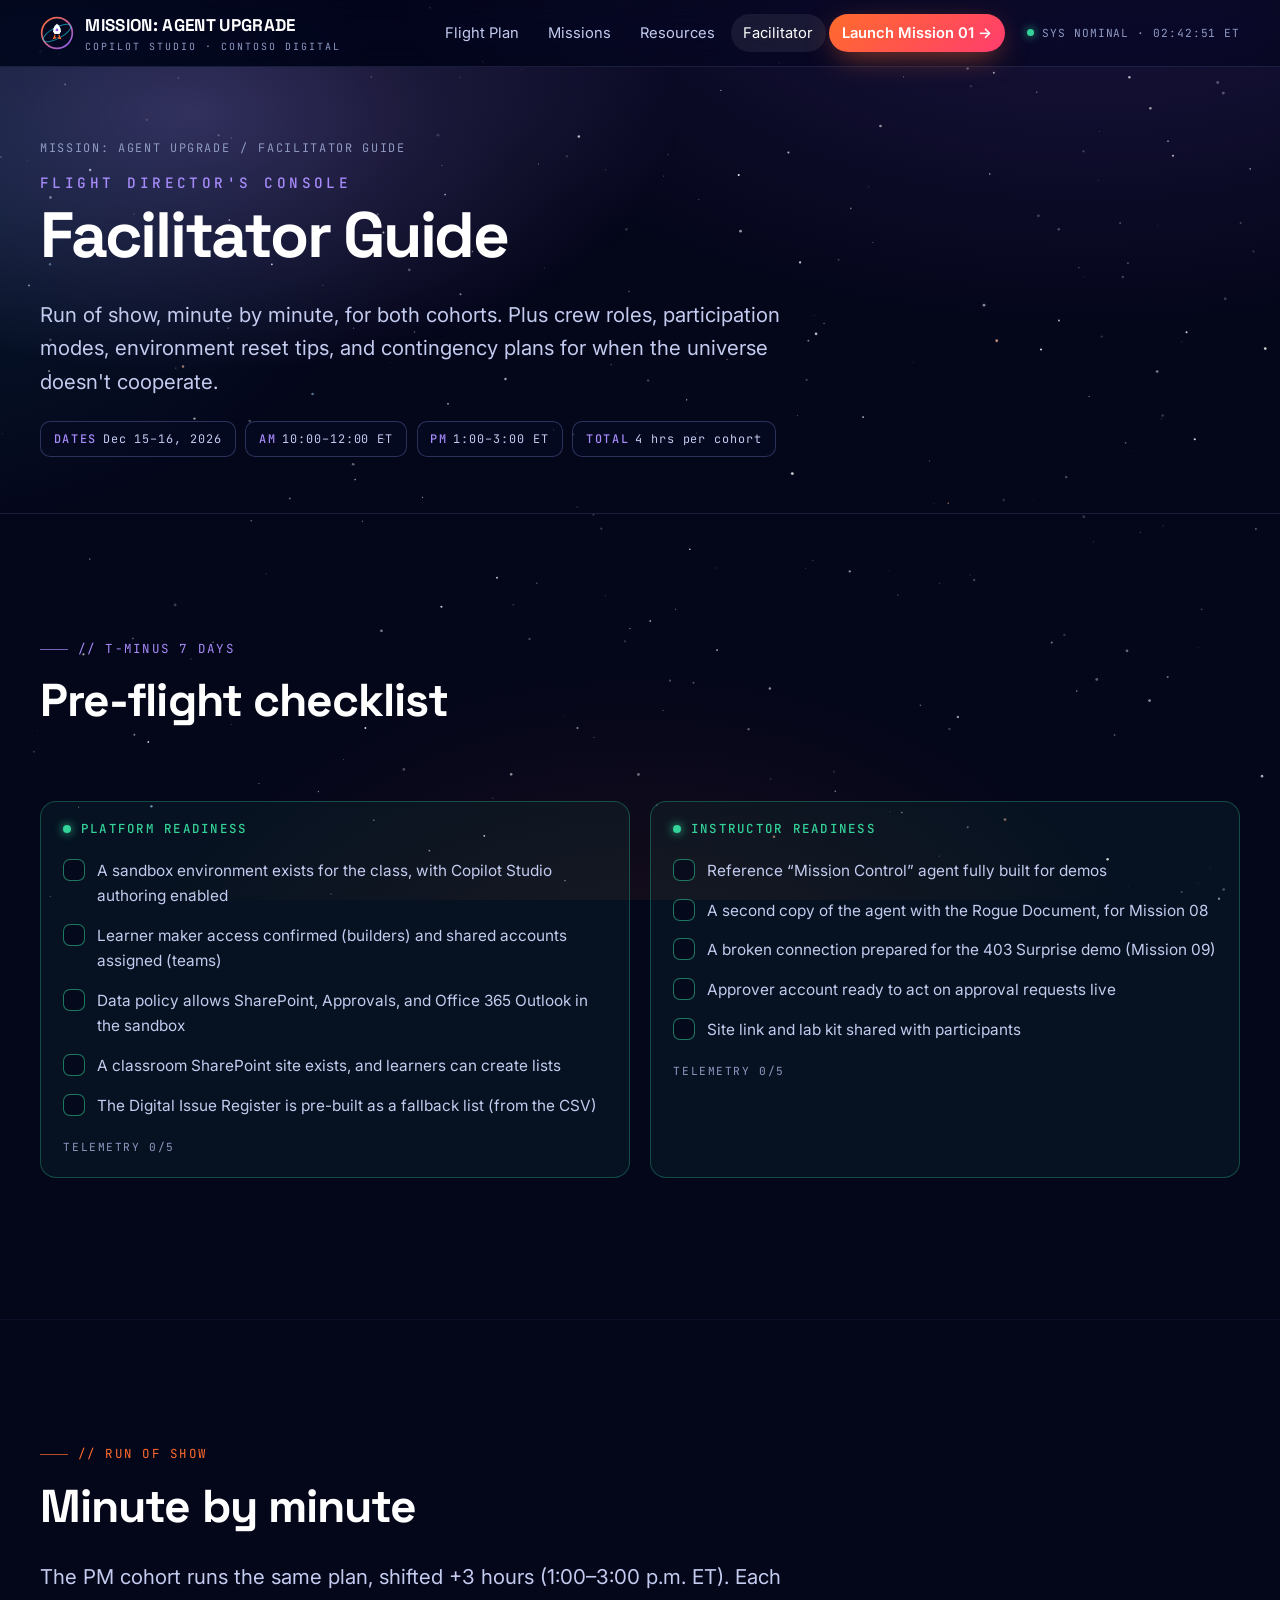
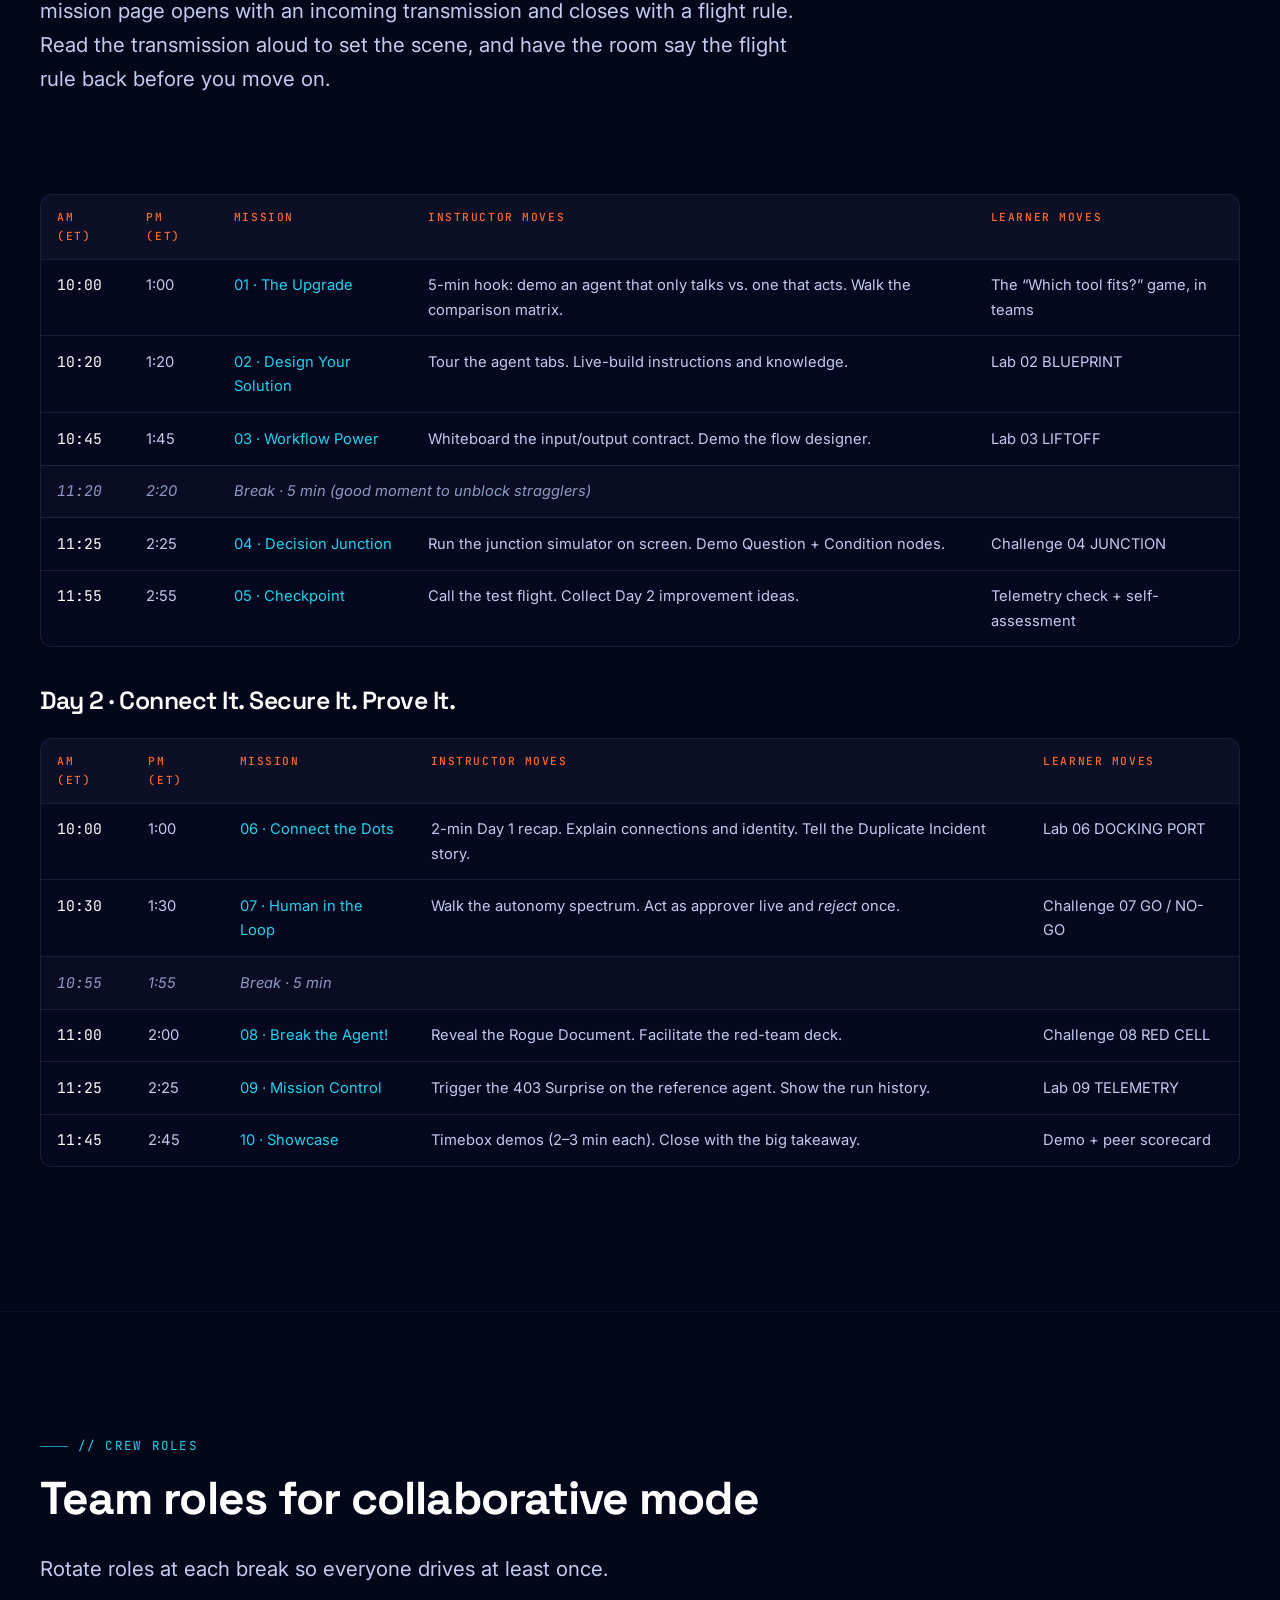
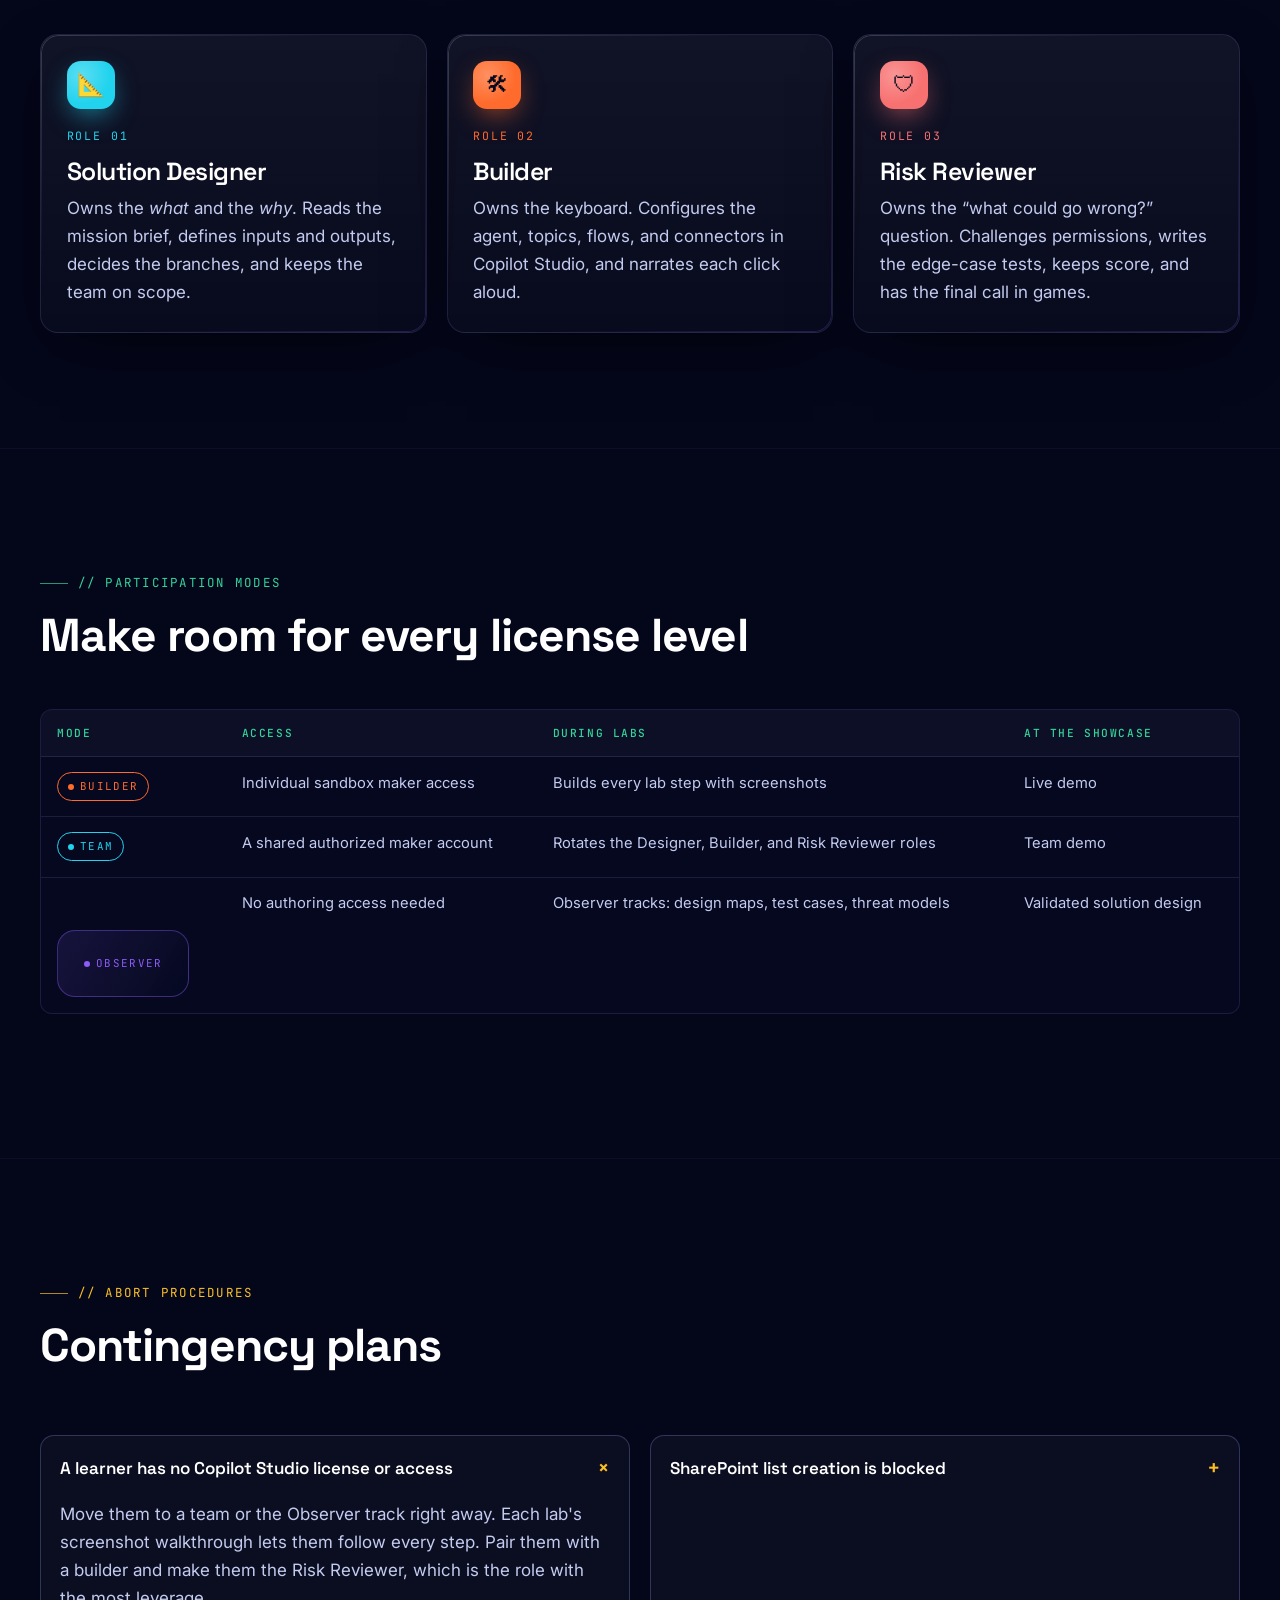
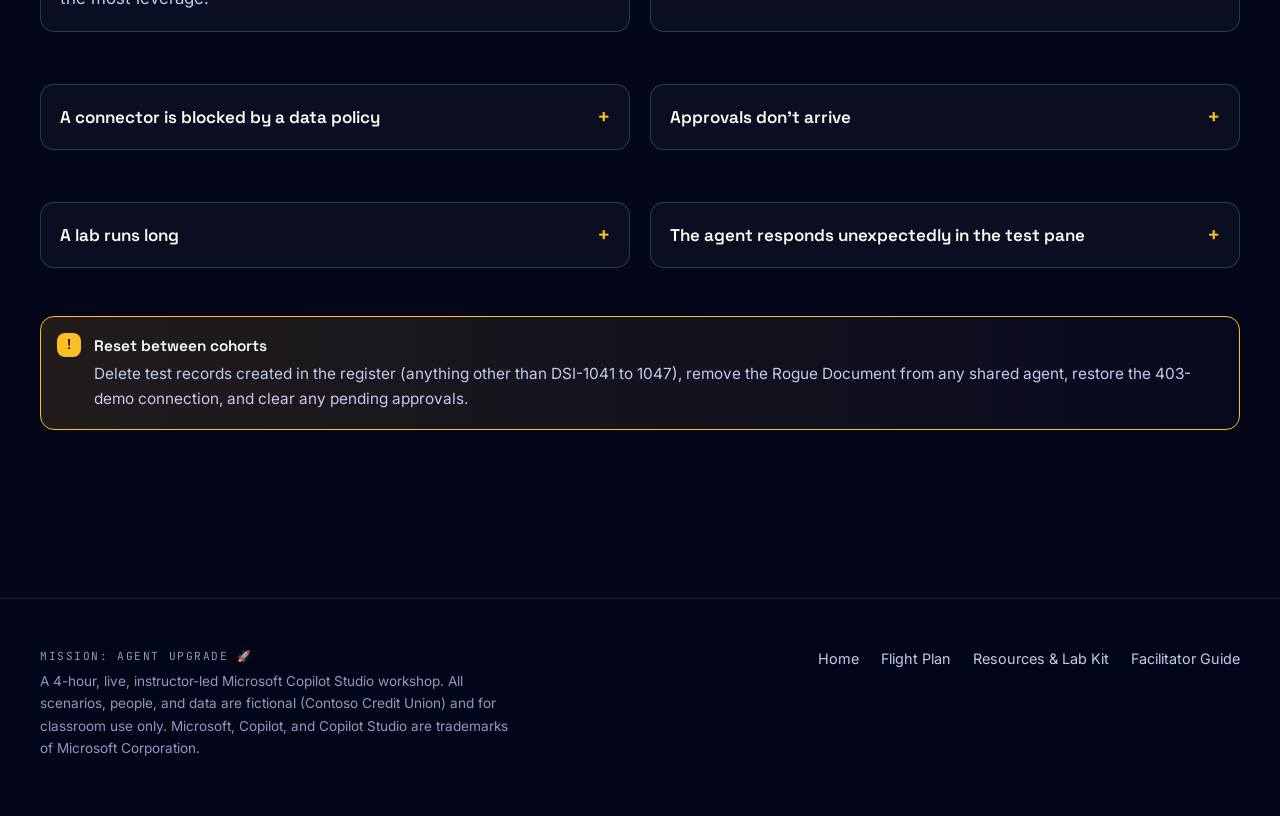
==== commit 7aba7541: "Second pass: transmissions, flight rules, systems board, live lab timer, richer navigation - Every m" ====
--- a/facilitator.html
+++ b/facilitator.html
@@ -57,7 +57,7 @@
 
 <section class="section" id="run-of-show" style="--accent:#ff6b2c">
   <div class="wrap">
-    <div class="sh rv"><span class="eyebrow">// Run of show</span><h2>Minute by minute</h2><p class="lead">The PM cohort runs the same plan, shifted +3 hours (1:00–3:00 p.m. ET).</p></div>
+    <div class="sh rv"><span class="eyebrow">// Run of show</span><h2>Minute by minute</h2><p class="lead">The PM cohort runs the same plan, shifted +3 hours (1:00–3:00 p.m. ET). Each mission page opens with an incoming transmission and closes with a flight rule. Read the transmission aloud to set the scene, and have the room say the flight rule back before you move on.</p></div>
     <h3 class="rv">Day 1 · Give Your Agent Superpowers</h3>
     <div class="table-wrap rv">
       <table class="ros">
--- a/assets/css/style.css
+++ b/assets/css/style.css
@@ -52,7 +52,7 @@
 :focus-visible{outline:2px solid var(--cyan);outline-offset:3px;border-radius:6px}
 
 /* ---------- typography ---------- */
-h1,h2,h3,h4{font-family:var(--display);line-height:1.12;letter-spacing:-.02em;margin:0 0 .6em;color:#fff}
+h1,h2,h3,h4{font-family:var(--display);line-height:1.12;letter-spacing:-.02em;margin:0 0 .6em;color:#fff;text-wrap:balance}
 h1{font-size:clamp(2.6rem,6.4vw,5.6rem);font-weight:700;letter-spacing:-.035em}
 h2{font-size:clamp(1.9rem,3.6vw,3rem);font-weight:700}
 h3{font-size:clamp(1.25rem,2vw,1.55rem);font-weight:600}
@@ -68,7 +68,7 @@
 .grad-cool{background:linear-gradient(92deg,#fff,var(--cyan) 50%,var(--violet));-webkit-background-clip:text;background-clip:text;color:transparent}
 .eyebrow{display:inline-flex;align-items:center;gap:.6rem;font-family:var(--mono);font-size:.78rem;letter-spacing:.18em;text-transform:uppercase;color:var(--accent);margin-bottom:1rem}
 .eyebrow::before{content:"";width:28px;height:1px;background:currentColor;opacity:.7}
-.lead{font-size:clamp(1.08rem,1.6vw,1.3rem);color:var(--text-2);max-width:62ch}
+.lead{font-size:clamp(1.08rem,1.6vw,1.3rem);color:var(--text-2);max-width:62ch;text-wrap:pretty}
 .muted{color:var(--muted)}
 .center{text-align:center}
 .center .lead{margin-inline:auto}
@@ -319,7 +319,11 @@
 .mhero::before{content:"";position:absolute;inset:0;background:radial-gradient(700px 380px at 15% 10%,color-mix(in srgb,var(--accent) 28%,transparent),transparent 70%);pointer-events:none}
 .mhero .wrap{position:relative;display:grid;grid-template-columns:auto 1fr;gap:2.5rem;align-items:center}
 @media (max-width:760px){.mhero .wrap{grid-template-columns:1fr}}
-.mhero .patch{width:180px;height:180px;filter:drop-shadow(0 20px 50px color-mix(in srgb,var(--accent) 55%,transparent));animation:float 7s ease-in-out infinite}
+.mhero .patch{position:relative;width:180px;height:180px;filter:drop-shadow(0 20px 50px color-mix(in srgb,var(--accent) 55%,transparent));animation:float 7s ease-in-out infinite}
+.mhero .patch::before,.mhero .patch::after{content:"";position:absolute;border-radius:50%;pointer-events:none}
+.mhero .patch::before{inset:-18%;border:1px dashed color-mix(in srgb,var(--accent) 50%,transparent);background:radial-gradient(circle at 50% 0%,var(--accent) 0 3px,transparent 4.5px);animation:spin 46s linear infinite}
+.mhero .patch::after{inset:-40%;border:1px solid color-mix(in srgb,var(--accent) 16%,transparent);background:radial-gradient(circle at 100% 50%,#fff 0 2px,transparent 3px);opacity:.9;animation:spin 90s linear infinite reverse}
+@media (max-width:760px){.mhero .patch{width:130px;height:130px;margin:0 0 .5rem .6rem}}
 .mhero .patch svg{width:100%;height:100%}
 .crumbs{font-family:var(--mono);font-size:.74rem;letter-spacing:.14em;text-transform:uppercase;color:var(--muted);margin-bottom:1rem;display:flex;gap:.6rem;flex-wrap:wrap}
 .crumbs a{color:var(--muted)}
@@ -335,6 +339,7 @@
 .mbody{display:grid;grid-template-columns:minmax(0,1fr) 240px;gap:3.5rem;padding:3.5rem 0 2rem}
 @media (max-width:1080px){.mbody{grid-template-columns:1fr}.toc{display:none}}
 .prose{min-width:0}
+.prose > section > p,.prose .step > p{max-width:76ch;text-wrap:pretty}
 .prose > section{margin-bottom:4.5rem;scroll-margin-top:90px}
 .prose h2{font-size:clamp(1.7rem,3vw,2.4rem);display:flex;align-items:center;gap:.8rem;scroll-margin-top:90px}
 .prose h2 .tag{font-family:var(--mono);font-size:.72rem;font-weight:500;letter-spacing:.18em;color:var(--accent);border:1px solid color-mix(in srgb,var(--accent) 50%,transparent);border-radius:999px;padding:.3rem .65rem;text-transform:uppercase}
@@ -352,6 +357,12 @@
 .toc li a.active{color:#fff;border-left-color:var(--accent)}
 .toc .mini-progress{margin-top:1.6rem;padding:1rem;border-radius:14px;border:1px solid var(--line);background:rgba(255,255,255,.03)}
 .toc .mini-progress .lbl{font-family:var(--mono);font-size:.68rem;letter-spacing:.14em;color:var(--muted);text-transform:uppercase;margin-bottom:.5rem;display:flex;justify-content:space-between}
+.toc .mini-grid{display:grid;grid-template-columns:repeat(5,1fr);gap:.45rem;margin-top:.9rem}
+.toc .mini-grid a{display:block;opacity:.4;filter:grayscale(1) brightness(.75);transition:.25s;border-radius:50%}
+.toc .mini-grid a svg{width:100%;height:auto;display:block}
+.toc .mini-grid a:hover{opacity:1;filter:none;transform:scale(1.08)}
+.toc .mini-grid a.done{opacity:1;filter:drop-shadow(0 0 6px rgba(52,211,153,.55))}
+.toc .mini-grid a.cur{opacity:1;filter:none;transform:scale(1.14);box-shadow:0 0 0 2px var(--accent),0 0 16px color-mix(in srgb,var(--accent) 60%,transparent)}
 
 /* tables */
 .table-wrap{overflow-x:auto;border-radius:var(--radius-sm);border:1px solid var(--line);margin:1.4rem 0 1.8rem;background:rgba(7,11,36,.5)}
@@ -405,7 +416,12 @@
 .lab-head .codename{font-family:var(--mono);font-size:.76rem;letter-spacing:.2em;color:var(--accent);text-transform:uppercase}
 .lab-head h2{margin:.35rem 0 .2rem}
 .lab-head .modes{display:flex;flex-wrap:wrap;gap:.3rem;margin-top:.6rem}
-.lab-head .timer{font-family:var(--mono);text-align:right}
+.lab-head .timer{font-family:var(--mono);text-align:right;cursor:pointer;user-select:none;-webkit-user-select:none;padding:.55rem .85rem;margin:-.55rem -.85rem 0 0;border-radius:14px;border:1px solid transparent;transition:.2s;min-width:120px}
+.lab-head .timer:hover{border-color:var(--line-2);background:rgba(255,255,255,.04)}
+.lab-head .timer.run .t{color:var(--green);text-shadow:0 0 18px rgba(52,211,153,.55)}
+.lab-head .timer.run .l{color:var(--green)}
+.lab-head .timer.low .t{color:var(--amber);text-shadow:0 0 18px rgba(251,191,36,.5)}
+.lab-head .timer.zero .t{color:var(--red);animation:blink 1s infinite}
 .lab-head .timer .t{font-size:2rem;font-weight:600;color:#fff;line-height:1}
 .lab-head .timer .l{font-size:.66rem;letter-spacing:.18em;color:var(--muted);text-transform:uppercase}
 .build-summary{display:grid;grid-template-columns:1.2fr 1fr;gap:1.2rem;margin-bottom:2rem}
@@ -532,7 +548,14 @@
 
 /* prev / next */
 .pn{display:grid;grid-template-columns:1fr 1fr;gap:1rem;margin:3rem 0 1rem}
-.pn a{display:flex;flex-direction:column;gap:.25rem;padding:1.2rem 1.4rem;border-radius:16px;border:1px solid var(--line);background:rgba(255,255,255,.03);color:#fff;transition:.25s}
+.pn a{position:relative;display:flex;flex-direction:column;gap:.25rem;padding:1.2rem 1.4rem;border-radius:16px;border:1px solid var(--line);background:rgba(255,255,255,.03);color:#fff;transition:.25s}
+.pn a.has-pp.next{padding-right:5.8rem}
+.pn a.has-pp.prev{padding-left:5.8rem}
+.pn .pp{position:absolute;top:50%;transform:translateY(-50%);width:60px;height:60px;opacity:.85;transition:.25s}
+.pn a.next .pp{right:1.1rem}
+.pn a.prev .pp{left:1.1rem}
+.pn a:hover .pp{opacity:1;transform:translateY(-50%) scale(1.06)}
+.pn .hook{font-size:.86rem;color:var(--muted);line-height:1.4;margin-top:.1rem}
 .pn a:hover{border-color:var(--line-2);background:rgba(255,255,255,.06);transform:translateY(-2px)}
 .pn a.next{text-align:right;grid-column:2}
 .pn .k{font-family:var(--mono);font-size:.7rem;letter-spacing:.16em;color:var(--muted);text-transform:uppercase}
@@ -689,3 +712,56 @@
 /* branch badges used in lab steps */
 .badge-true,.badge-false{display:inline-block;font:600 .78em/1 'JetBrains Mono',monospace;padding:.28em .6em;border-radius:6px;color:#fff;letter-spacing:.04em;vertical-align:.08em}
 .badge-true{background:#2f7d32}.badge-false{background:#b3261e}
+
+/* ==========================================================================
+   PASS 2 — narrative components
+   ========================================================================== */
+
+/* reading progress */
+.readbar{position:fixed;top:0;left:0;height:3px;width:0;z-index:60;background:linear-gradient(90deg,var(--cyan),var(--accent));box-shadow:0 0 12px var(--accent);pointer-events:none}
+
+/* agent systems board (under each mission hero) */
+.sysboard{border-bottom:1px solid var(--line);background:rgba(4,6,26,.55);backdrop-filter:blur(8px);-webkit-backdrop-filter:blur(8px)}
+.sysboard .wrap{display:flex;align-items:center;gap:1rem 1.4rem;padding:.85rem 0;flex-wrap:wrap}
+.sysboard .sb-k{font-family:var(--mono);font-size:.66rem;letter-spacing:.2em;color:var(--muted);text-transform:uppercase;display:flex;align-items:center;gap:.6rem;white-space:nowrap}
+.sysboard .sb-k b{color:#fff;font-weight:500}
+.sysboard .sb-k::before{content:"";width:8px;height:8px;border-radius:50%;background:var(--green);box-shadow:0 0 10px var(--green);animation:blink 2s infinite}
+.sysboard ul{list-style:none;margin:0 0 0 auto;padding:0;display:flex;flex-wrap:wrap;gap:.4rem}
+.sysboard li{font-family:var(--mono);font-size:.62rem;letter-spacing:.12em;text-transform:uppercase;padding:.36rem .7rem;border-radius:999px;border:1px solid var(--line);color:var(--muted);display:flex;align-items:center;gap:.45rem;white-space:nowrap}
+.sysboard li::before{content:"";width:6px;height:6px;border-radius:50%;background:currentColor;opacity:.45}
+.sysboard li span{display:none;opacity:.6}
+.sysboard li.on{color:#a7f3d0;border-color:rgba(52,211,153,.35);background:rgba(52,211,153,.07)}
+.sysboard li.on::before{background:var(--green);box-shadow:0 0 8px var(--green);opacity:1}
+.sysboard li.now{color:#fff;border-color:var(--accent);background:color-mix(in srgb,var(--accent) 20%,transparent);box-shadow:0 0 22px -6px var(--accent)}
+.sysboard li.now::before{background:var(--accent);box-shadow:0 0 10px var(--accent);animation:blink 1.2s infinite;opacity:1}
+.sysboard li.now span{display:inline;opacity:.95;color:var(--accent)}
+@media (max-width:760px){.sysboard ul{margin-left:0}}
+
+/* incoming transmission */
+.tx{position:relative;margin:1.2rem 0 1.8rem;padding:1.1rem 1.4rem 1rem 1.5rem;border-radius:4px 18px 18px 4px;border:1px solid var(--line);border-left:3px solid var(--accent);background:linear-gradient(90deg,color-mix(in srgb,var(--accent) 10%,transparent),rgba(7,11,36,.45) 70%)}
+.tx .tx-k{display:flex;align-items:center;gap:.6rem;font-family:var(--mono);font-size:.66rem;letter-spacing:.2em;text-transform:uppercase;color:var(--accent);margin-bottom:.55rem}
+.tx .tx-k::before{content:"";width:8px;height:8px;border-radius:50%;background:var(--accent);box-shadow:0 0 10px var(--accent);animation:blink 1.4s infinite}
+.tx .tx-k::after{content:"";flex:1;height:1px;background:repeating-linear-gradient(90deg,color-mix(in srgb,var(--accent) 45%,transparent) 0 4px,transparent 4px 9px);opacity:.6;margin-left:.4rem}
+.tx p{margin:0;font-family:var(--display);font-size:clamp(1.08rem,1.7vw,1.3rem);line-height:1.4;color:#fff;font-weight:500;letter-spacing:-.005em;text-wrap:pretty;max-width:none}
+.tx p em{color:var(--accent);font-style:italic}
+.tx .tx-from{display:block;margin-top:.6rem;font-family:var(--mono);font-size:.68rem;letter-spacing:.12em;color:var(--muted);text-transform:uppercase}
+
+/* flight rule plaque */
+.frule{position:relative;margin:2.6rem 0 .6rem;padding:1.5rem 1.7rem 1.45rem 6rem;border-radius:20px;background:linear-gradient(135deg,rgba(255,255,255,.065),rgba(255,255,255,.015)),rgba(7,11,36,.5);border:1px solid var(--line-2);overflow:hidden;box-shadow:var(--shadow)}
+.frule::before{content:attr(data-n);position:absolute;left:1.4rem;top:1.35rem;width:52px;height:52px;border-radius:16px;display:grid;place-items:center;font-family:var(--mono);font-size:1.15rem;font-weight:600;color:#08091c;background:radial-gradient(circle at 30% 25%,rgba(255,255,255,.5),transparent 55%),var(--accent);box-shadow:0 12px 30px -10px var(--accent),0 0 0 5px rgba(7,11,36,.9)}
+.frule::after{content:"";position:absolute;right:-60px;top:-60px;width:220px;height:220px;border-radius:50%;background:radial-gradient(circle,color-mix(in srgb,var(--accent) 22%,transparent),transparent 70%);pointer-events:none}
+.frule .frule-k{font-family:var(--mono);font-size:.68rem;letter-spacing:.22em;text-transform:uppercase;color:var(--accent)}
+.frule p{margin:.3rem 0 .45rem;font-family:var(--display);font-size:clamp(1.2rem,2vw,1.55rem);font-weight:700;line-height:1.25;color:#fff;letter-spacing:-.015em;text-wrap:balance;max-width:none}
+.frule small{display:block;font-size:.93rem;color:var(--text-2);line-height:1.5;max-width:64ch}
+@media (max-width:560px){.frule{padding:1.3rem 1.2rem 1.2rem 1.2rem}.frule::before{position:static;display:inline-grid;margin-bottom:.8rem;width:44px;height:44px;font-size:1rem}}
+
+/* flight rules index (resources) */
+.frules{list-style:none;margin:0;padding:0;display:grid;grid-template-columns:repeat(2,1fr);gap:1rem}
+@media (max-width:820px){.frules{grid-template-columns:1fr}}
+.frules li{display:grid;grid-template-columns:56px 1fr;gap:1.1rem;align-items:start;padding:1.25rem 1.35rem;border-radius:18px;border:1px solid var(--line);background:linear-gradient(180deg,rgba(255,255,255,.05),rgba(255,255,255,.015));transition:.25s}
+.frules li:hover{border-color:var(--line-2);transform:translateY(-2px)}
+.frules .n{width:56px;height:56px;border-radius:16px;display:grid;place-items:center;font-family:var(--mono);font-weight:600;font-size:1.05rem;color:#08091c;background:radial-gradient(circle at 30% 25%,rgba(255,255,255,.5),transparent 55%),var(--c);box-shadow:0 12px 30px -12px var(--c)}
+.frules b{display:block;font-family:var(--display);font-size:1.15rem;font-weight:700;color:#fff;line-height:1.25;margin-bottom:.3rem;letter-spacing:-.01em;text-wrap:balance}
+.frules p{margin:0 0 .5rem;font-size:.92rem;color:var(--text-2)}
+.frules a{font-family:var(--mono);font-size:.7rem;letter-spacing:.14em;text-transform:uppercase;color:var(--c)}
+.frules a:hover{color:#fff}
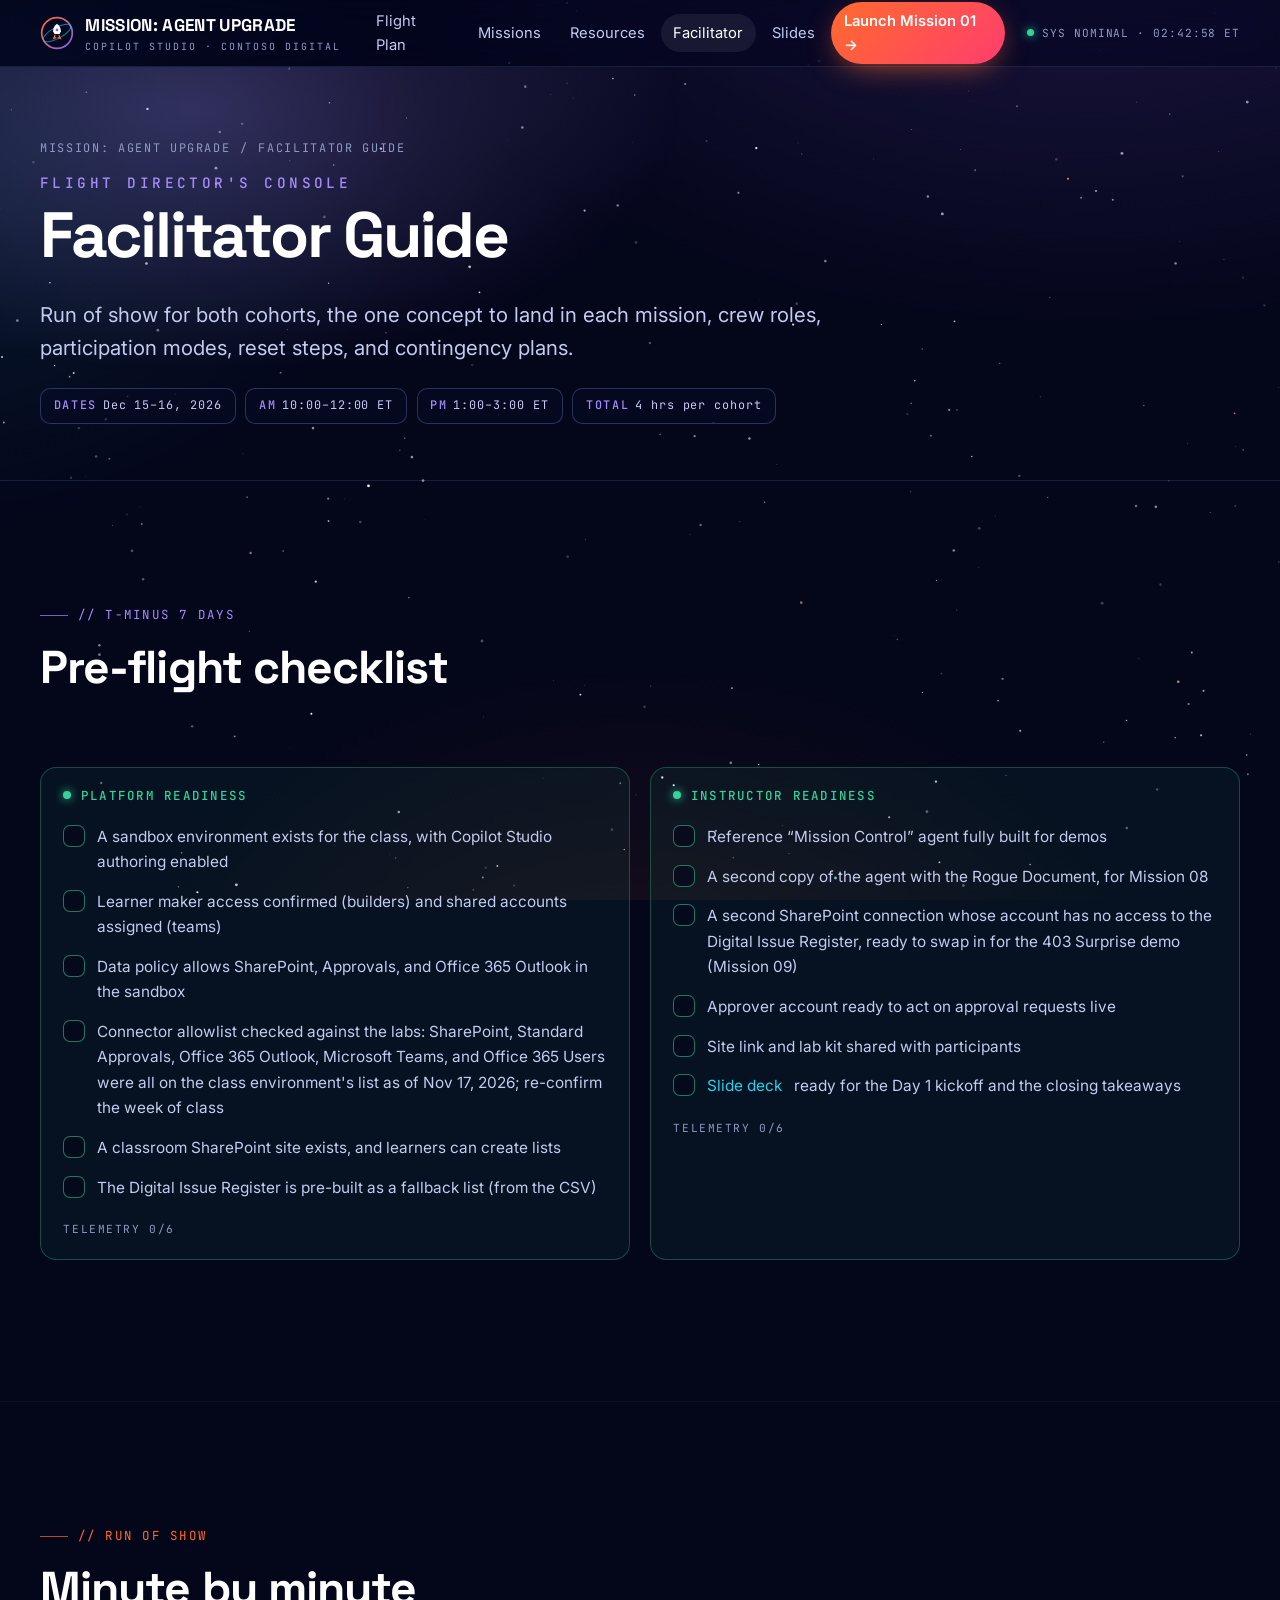
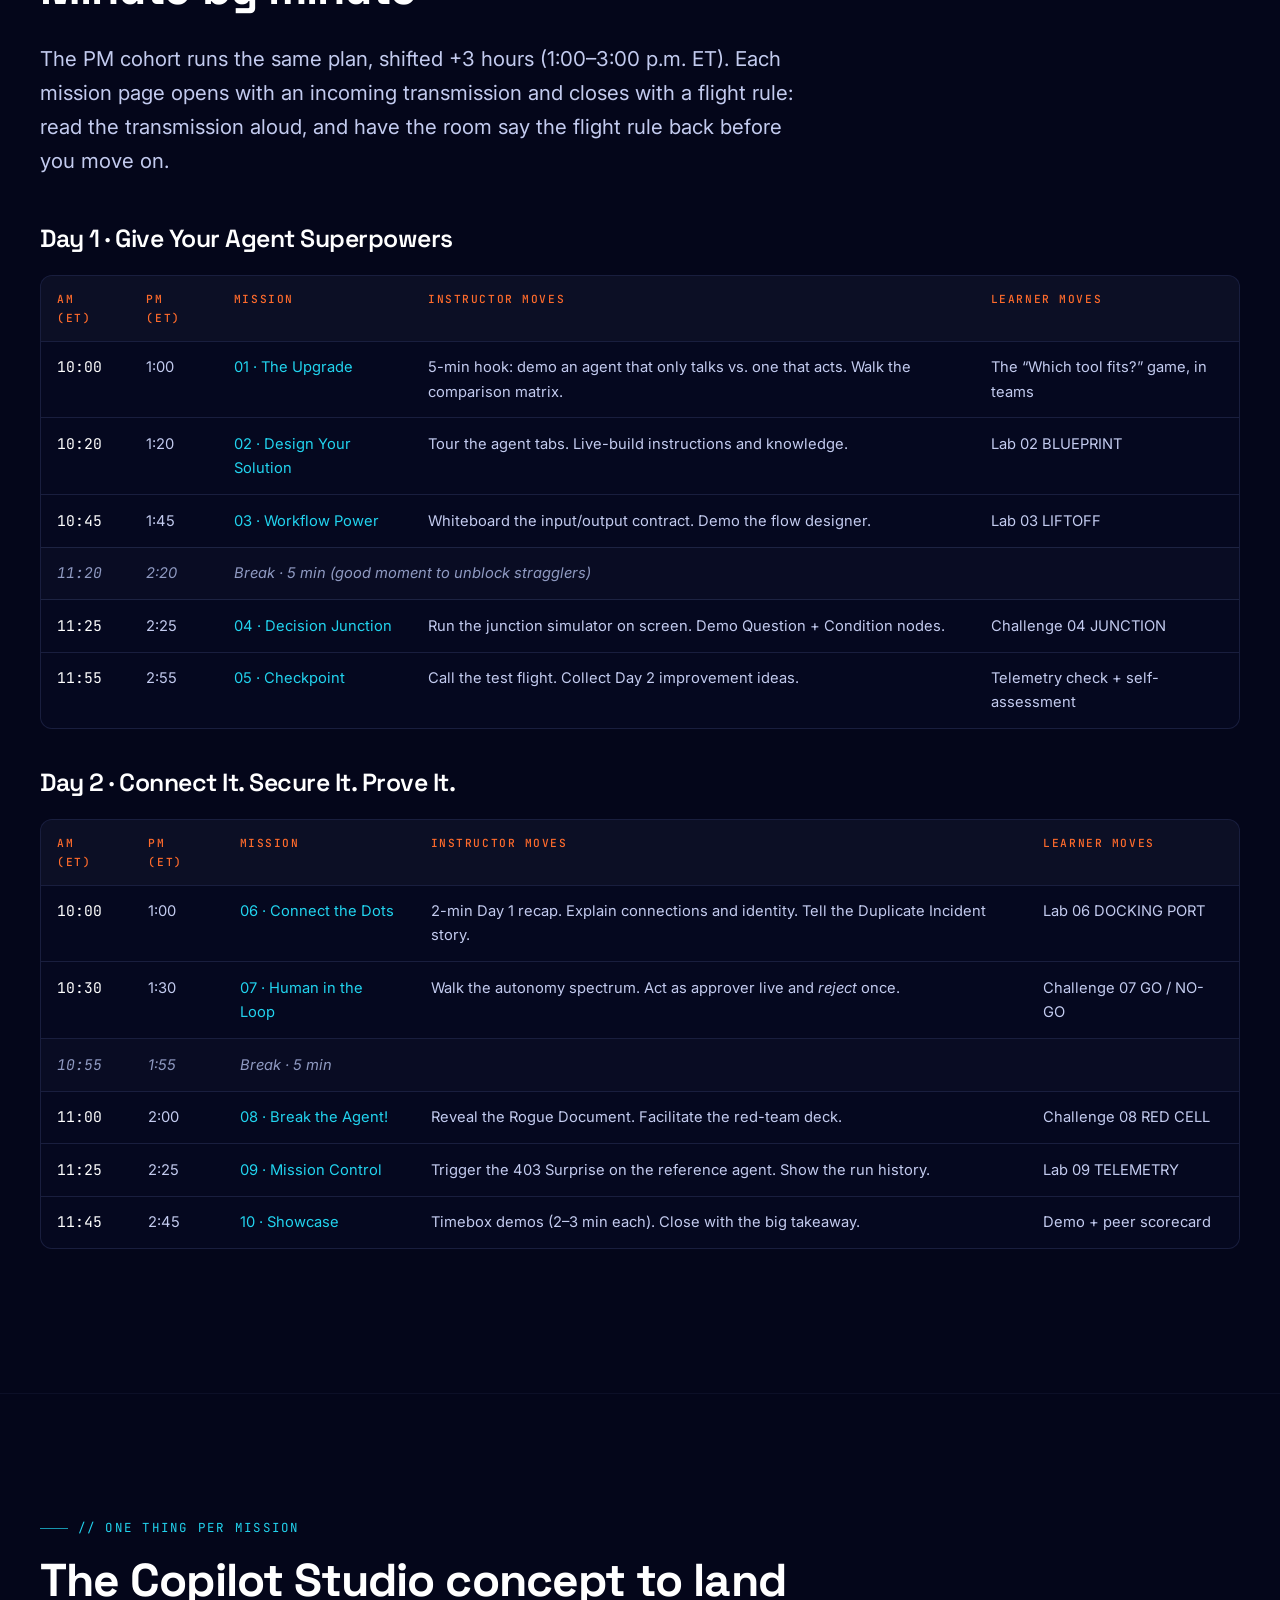
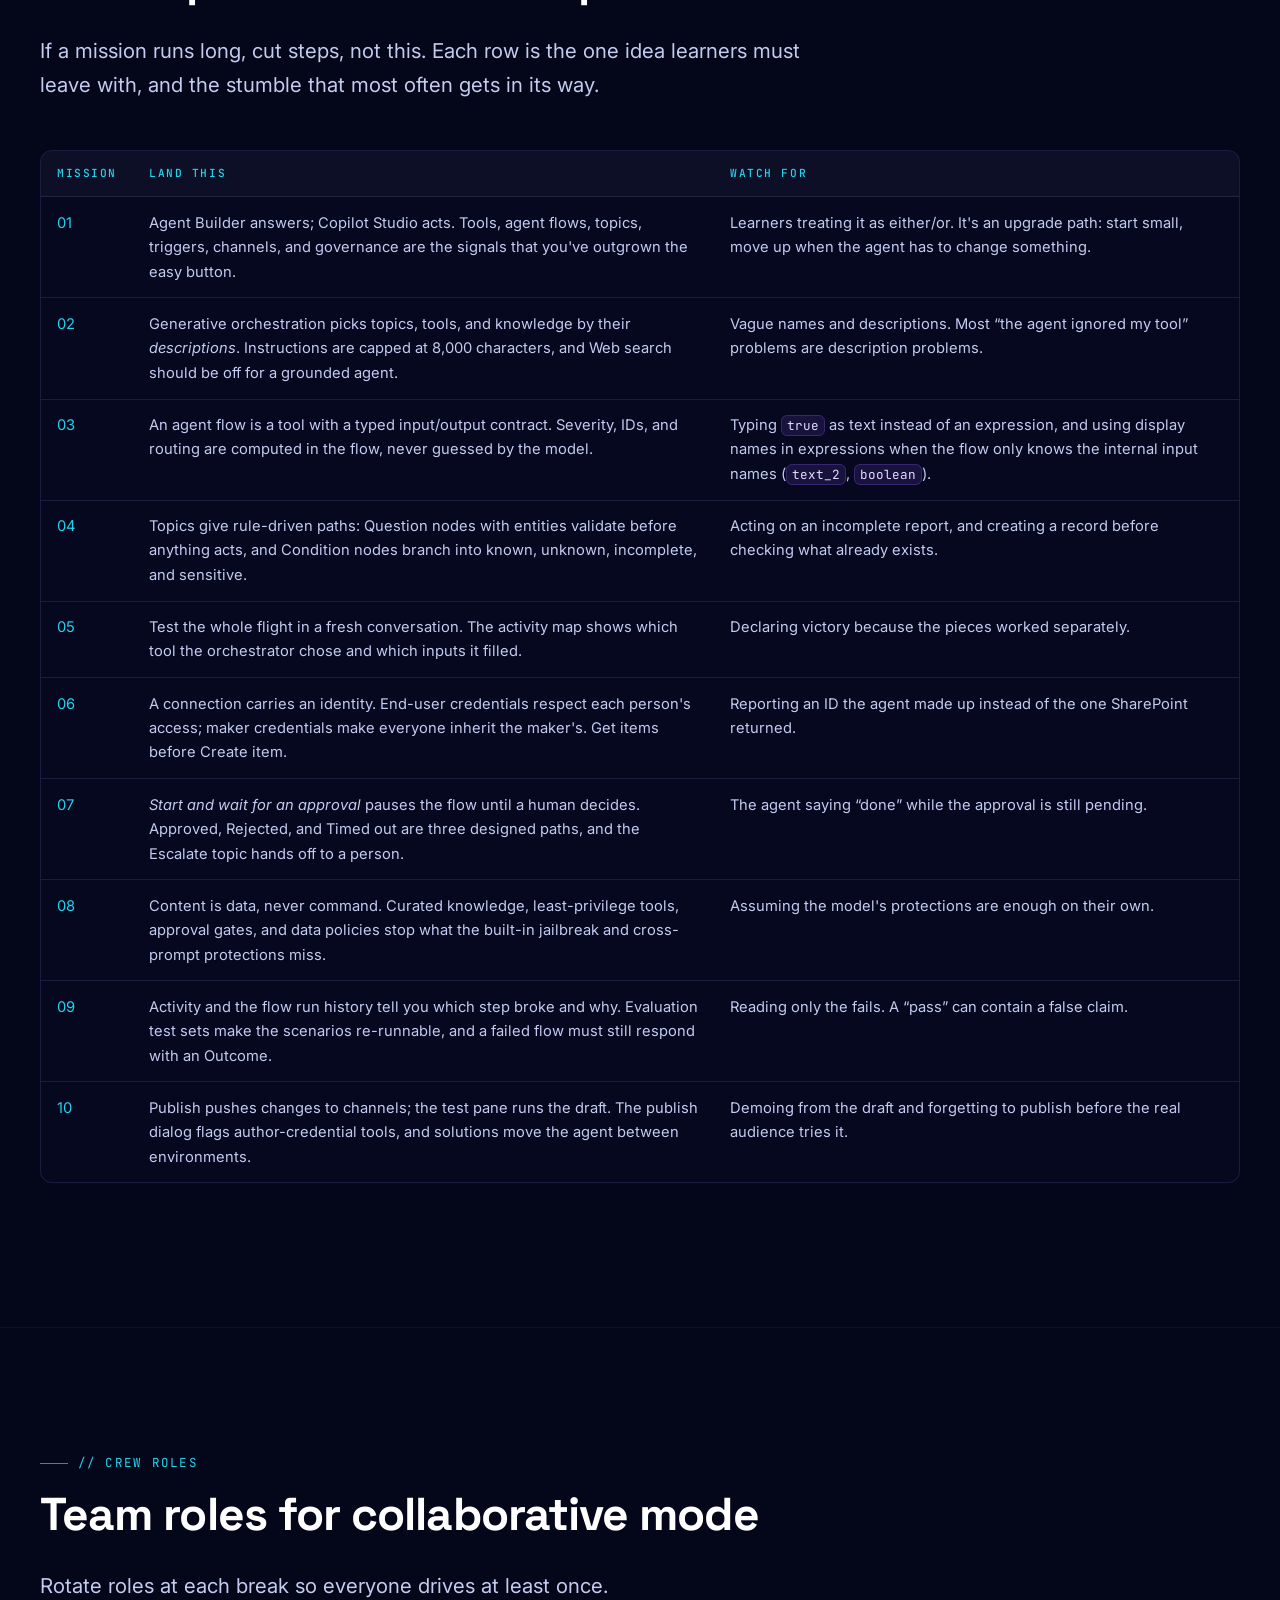
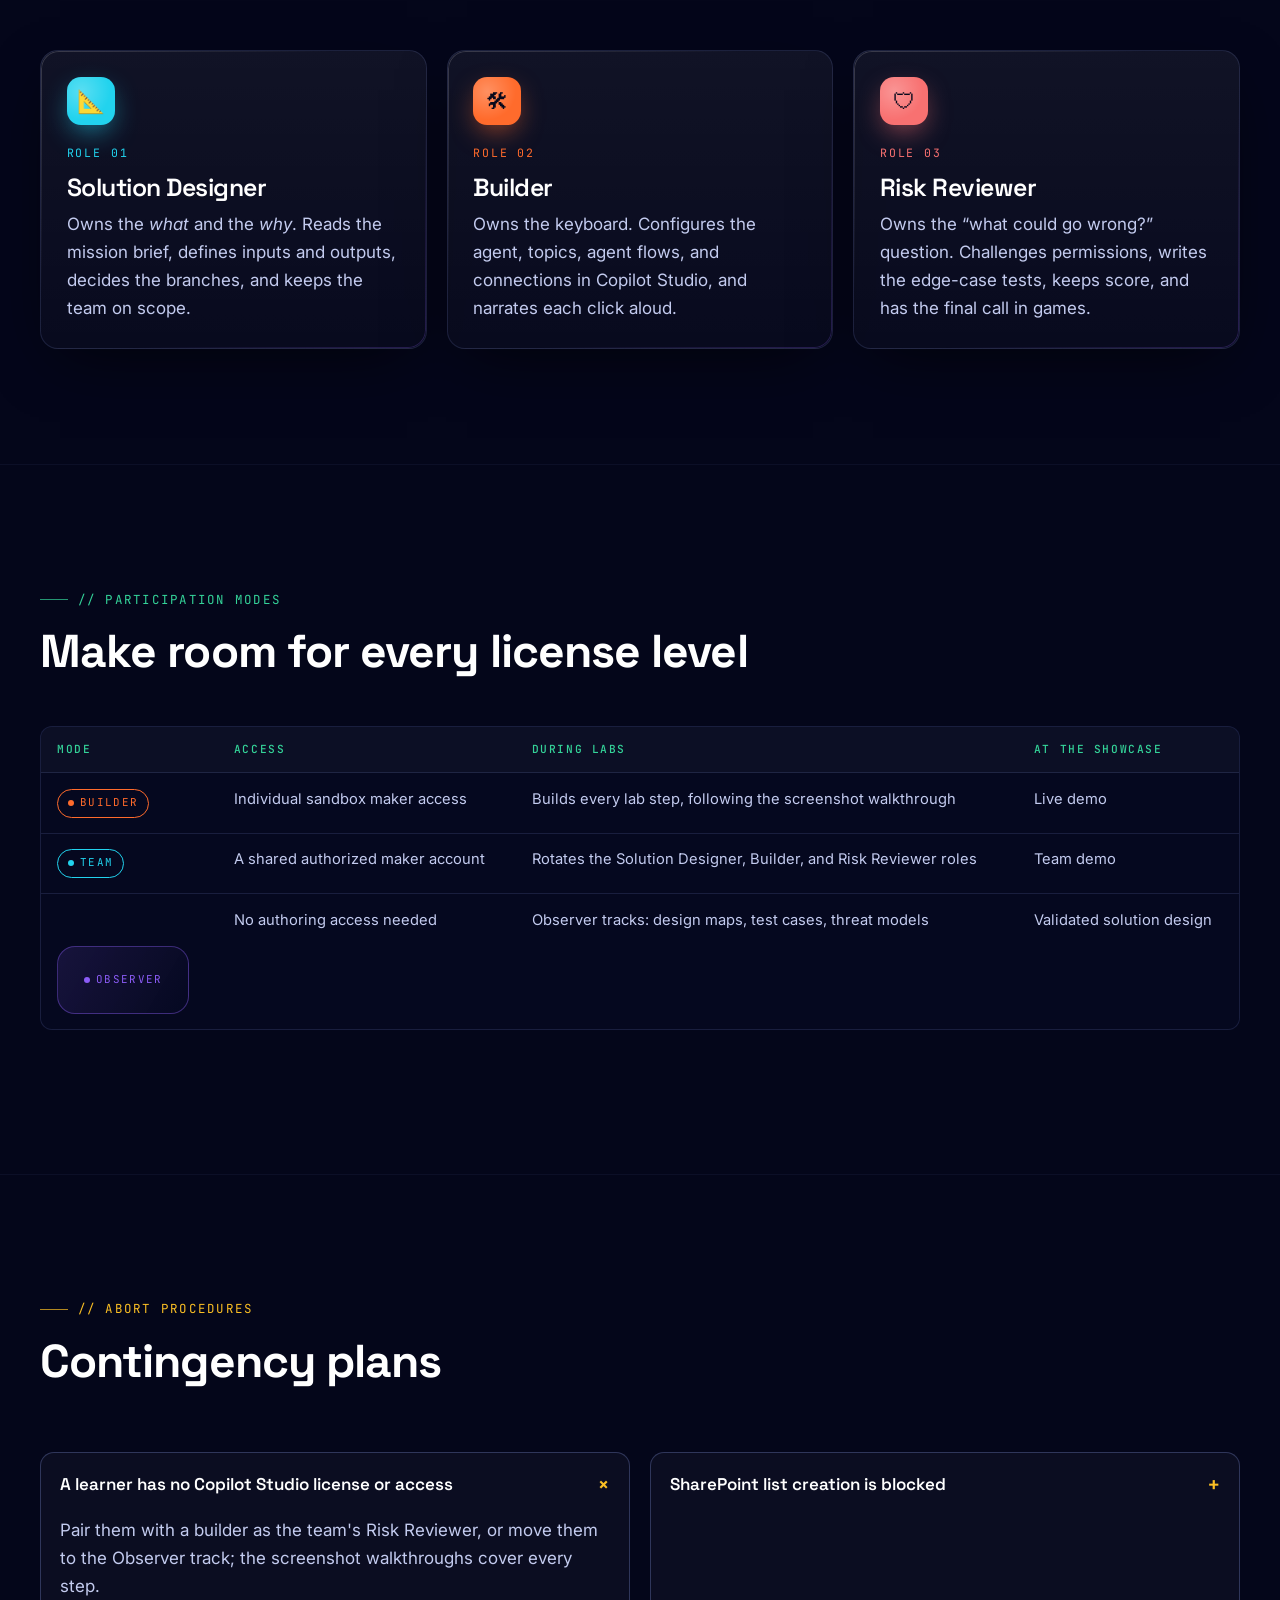
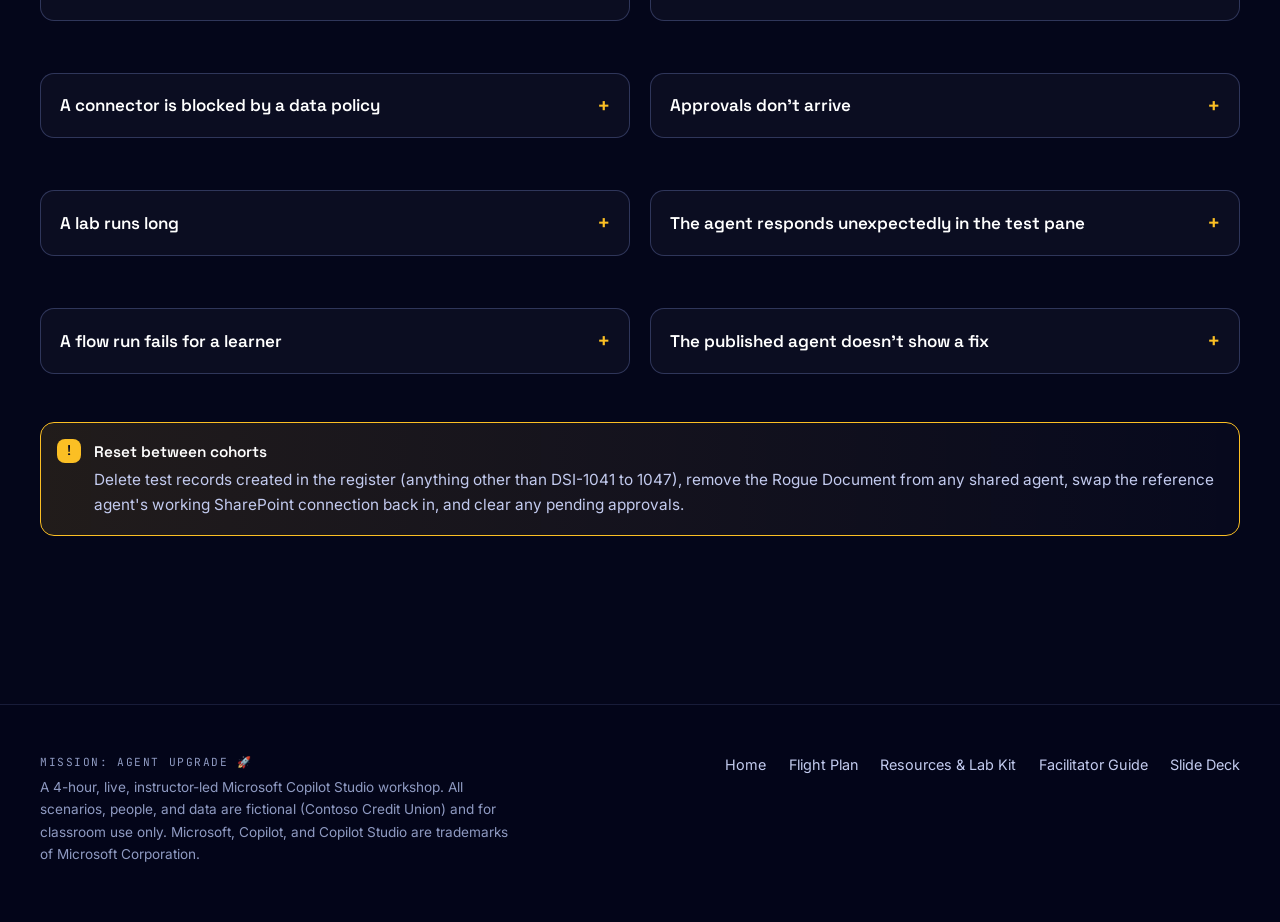
==== commit d19d8bd7: "Pass 3: slide deck, Copilot Studio takeaways on every mission, live-UI corrections, approval lab res" ====
--- a/facilitator.html
+++ b/facilitator.html
@@ -20,7 +20,7 @@
 <a class="brand" href="index.html" aria-label="Mission: Agent Upgrade home"><svg viewBox="0 0 40 40" aria-hidden="true"><defs><linearGradient id="bl" x1="0" y1="0" x2="1" y2="1"><stop offset="0" stop-color="#ff6b2c"/><stop offset="1" stop-color="#8b5cf6"/></linearGradient></defs><circle cx="20" cy="20" r="18" fill="none" stroke="url(#bl)" stroke-width="2"/><ellipse cx="20" cy="20" rx="18" ry="6.5" fill="none" stroke="#22d3ee" stroke-opacity=".6" stroke-width="1.2" transform="rotate(-28 20 20)"/><path d="M20 9c3 2 4.6 5.4 4.6 8.8l-1.6 3.4h-6l-1.6-3.4C15.4 14.4 17 11 20 9z" fill="#fff"/><path d="M17.6 22.6 16 26.5l2.6-1M22.4 22.6 24 26.5l-2.6-1" stroke="#ff6b2c" stroke-width="1.4" fill="none" stroke-linecap="round"/><circle cx="20" cy="16.4" r="1.6" fill="#8b5cf6"/></svg>
 <span>MISSION: AGENT UPGRADE<small>Copilot Studio · Contoso Digital</small></span></a>
 <button class="menu-btn" aria-expanded="false" aria-controls="nav">Menu</button>
-<nav class="nav" id="nav"><a href="index.html#flight-plan">Flight Plan</a><a href="index.html#missions">Missions</a><a href="resources.html">Resources</a><a href="facilitator.html" aria-current=page>Facilitator</a><a class="cta" href="missions/m01.html">Launch Mission 01 →</a></nav>
+<nav class="nav" id="nav"><a href="index.html#flight-plan">Flight Plan</a><a href="index.html#missions">Missions</a><a href="resources.html">Resources</a><a href="facilitator.html" aria-current=page>Facilitator</a><a href="slides/">Slides</a><a class="cta" href="missions/m01.html">Launch Mission 01 →</a></nav>
 <div class="telemetry" aria-hidden="true"><span class="dot"></span><span>SYS NOMINAL</span><span>·</span><span id="met">--:--:-- ET</span></div>
 </div></header>
 <main id="main">
@@ -28,7 +28,7 @@
   <div>
     <div class="crumbs"><a href="index.html">Mission: Agent Upgrade</a><span>/</span><span>Facilitator guide</span></div>
     <h1><span class="mnum">FLIGHT DIRECTOR'S CONSOLE</span>Facilitator Guide</h1>
-    <p class="lead">Run of show, minute by minute, for both cohorts. Plus crew roles, participation modes, environment reset tips, and contingency plans for when the universe doesn't cooperate.</p>
+    <p class="lead">Run of show for both cohorts, the one concept to land in each mission, crew roles, participation modes, reset steps, and contingency plans.</p>
     <div class="facts"><span class="fact"><b>Dates</b>Dec 15–16, 2026</span><span class="fact"><b>AM</b>10:00–12:00 ET</span><span class="fact"><b>PM</b>1:00–3:00 ET</span><span class="fact"><b>Total</b>4 hrs per cohort</span></div>
   </div>
 </div></section>
@@ -41,15 +41,17 @@
         <label><input type="checkbox"> A sandbox environment exists for the class, with Copilot Studio authoring enabled</label>
         <label><input type="checkbox"> Learner maker access confirmed (builders) and shared accounts assigned (teams)</label>
         <label><input type="checkbox"> Data policy allows SharePoint, Approvals, and Office 365 Outlook in the sandbox</label>
+        <label><input type="checkbox"> Connector allowlist checked against the labs: SharePoint, Standard Approvals, Office 365 Outlook, Microsoft Teams, and Office 365 Users were all on the class environment's list as of Nov 17, 2026; re-confirm the week of class</label>
         <label><input type="checkbox"> A classroom SharePoint site exists, and learners can create lists</label>
         <label><input type="checkbox"> The Digital Issue Register is pre-built as a fallback list (from the CSV)</label>
       </div>
       <div class="checkpoint rv d1"><h4>Instructor readiness</h4>
         <label><input type="checkbox"> Reference “Mission Control” agent fully built for demos</label>
         <label><input type="checkbox"> A second copy of the agent with the Rogue Document, for Mission 08</label>
-        <label><input type="checkbox"> A broken connection prepared for the 403 Surprise demo (Mission 09)</label>
+        <label><input type="checkbox"> A second SharePoint connection whose account has no access to the Digital Issue Register, ready to swap in for the 403 Surprise demo (Mission 09)</label>
         <label><input type="checkbox"> Approver account ready to act on approval requests live</label>
         <label><input type="checkbox"> Site link and lab kit shared with participants</label>
+        <label><input type="checkbox"> <a href="slides/">Slide deck</a> ready for the Day 1 kickoff and the closing takeaways</label>
       </div>
     </div>
   </div>
@@ -57,7 +59,7 @@
 
 <section class="section" id="run-of-show" style="--accent:#ff6b2c">
   <div class="wrap">
-    <div class="sh rv"><span class="eyebrow">// Run of show</span><h2>Minute by minute</h2><p class="lead">The PM cohort runs the same plan, shifted +3 hours (1:00–3:00 p.m. ET). Each mission page opens with an incoming transmission and closes with a flight rule. Read the transmission aloud to set the scene, and have the room say the flight rule back before you move on.</p></div>
+    <div class="sh rv"><span class="eyebrow">// Run of show</span><h2>Minute by minute</h2><p class="lead">The PM cohort runs the same plan, shifted +3 hours (1:00–3:00 p.m. ET). Each mission page opens with an incoming transmission and closes with a flight rule: read the transmission aloud, and have the room say the flight rule back before you move on.</p></div>
     <h3 class="rv">Day 1 · Give Your Agent Superpowers</h3>
     <div class="table-wrap rv">
       <table class="ros">
@@ -89,12 +91,35 @@
   </div>
 </section>
 
+<section class="section" id="key-points" style="--accent:#22d3ee">
+  <div class="wrap">
+    <div class="sh rv"><span class="eyebrow">// One thing per mission</span><h2>The Copilot Studio concept to land</h2><p class="lead">If a mission runs long, cut steps, not this. Each row is the one idea learners must leave with, and the stumble that most often gets in its way.</p></div>
+    <div class="table-wrap rv">
+      <table>
+        <thead><tr><th>Mission</th><th>Land this</th><th>Watch for</th></tr></thead>
+        <tbody>
+          <tr><td><a href="missions/m01.html">01</a></td><td>Agent Builder answers; Copilot Studio acts. Tools, agent flows, topics, triggers, channels, and governance are the signals that you've outgrown the easy button.</td><td>Learners treating it as either/or. It's an upgrade path: start small, move up when the agent has to change something.</td></tr>
+          <tr><td><a href="missions/m02.html">02</a></td><td>Generative orchestration picks topics, tools, and knowledge by their <em>descriptions</em>. Instructions are capped at 8,000 characters, and Web search should be off for a grounded agent.</td><td>Vague names and descriptions. Most “the agent ignored my tool” problems are description problems.</td></tr>
+          <tr><td><a href="missions/m03.html">03</a></td><td>An agent flow is a tool with a typed input/output contract. Severity, IDs, and routing are computed in the flow, never guessed by the model.</td><td>Typing <code>true</code> as text instead of an expression, and using display names in expressions when the flow only knows the internal input names (<code>text_2</code>, <code>boolean</code>).</td></tr>
+          <tr><td><a href="missions/m04.html">04</a></td><td>Topics give rule-driven paths: Question nodes with entities validate before anything acts, and Condition nodes branch into known, unknown, incomplete, and sensitive.</td><td>Acting on an incomplete report, and creating a record before checking what already exists.</td></tr>
+          <tr><td><a href="missions/m05.html">05</a></td><td>Test the whole flight in a fresh conversation. The activity map shows which tool the orchestrator chose and which inputs it filled.</td><td>Declaring victory because the pieces worked separately.</td></tr>
+          <tr><td><a href="missions/m06.html">06</a></td><td>A connection carries an identity. End-user credentials respect each person's access; maker credentials make everyone inherit the maker's. Get items before Create item.</td><td>Reporting an ID the agent made up instead of the one SharePoint returned.</td></tr>
+          <tr><td><a href="missions/m07.html">07</a></td><td><em>Start and wait for an approval</em> pauses the flow until a human decides. Approved, Rejected, and Timed out are three designed paths, and the Escalate topic hands off to a person.</td><td>The agent saying “done” while the approval is still pending.</td></tr>
+          <tr><td><a href="missions/m08.html">08</a></td><td>Content is data, never command. Curated knowledge, least-privilege tools, approval gates, and data policies stop what the built-in jailbreak and cross-prompt protections miss.</td><td>Assuming the model's protections are enough on their own.</td></tr>
+          <tr><td><a href="missions/m09.html">09</a></td><td>Activity and the flow run history tell you which step broke and why. Evaluation test sets make the scenarios re-runnable, and a failed flow must still respond with an Outcome.</td><td>Reading only the fails. A “pass” can contain a false claim.</td></tr>
+          <tr><td><a href="missions/m10.html">10</a></td><td>Publish pushes changes to channels; the test pane runs the draft. The publish dialog flags author-credential tools, and solutions move the agent between environments.</td><td>Demoing from the draft and forgetting to publish before the real audience tries it.</td></tr>
+        </tbody>
+      </table>
+    </div>
+  </div>
+</section>
+
 <section class="section" id="roles" style="--accent:#22d3ee">
   <div class="wrap">
     <div class="sh rv"><span class="eyebrow">// Crew roles</span><h2>Team roles for collaborative mode</h2><p class="lead">Rotate roles at each break so everyone drives at least once.</p></div>
     <div class="grid g3">
       <div class="card role-card rv" style="--c:#22d3ee"><div class="icon-chip">📐</div><span class="kicker">Role 01</span><h3>Solution Designer</h3><p>Owns the <em>what</em> and the <em>why</em>. Reads the mission brief, defines inputs and outputs, decides the branches, and keeps the team on scope.</p></div>
-      <div class="card role-card rv d1" style="--c:#ff6b2c"><div class="icon-chip">🛠</div><span class="kicker">Role 02</span><h3>Builder</h3><p>Owns the keyboard. Configures the agent, topics, flows, and connectors in Copilot Studio, and narrates each click aloud.</p></div>
+      <div class="card role-card rv d1" style="--c:#ff6b2c"><div class="icon-chip">🛠</div><span class="kicker">Role 02</span><h3>Builder</h3><p>Owns the keyboard. Configures the agent, topics, agent flows, and connections in Copilot Studio, and narrates each click aloud.</p></div>
       <div class="card role-card rv d2" style="--c:#f87171"><div class="icon-chip">🛡</div><span class="kicker">Role 03</span><h3>Risk Reviewer</h3><p>Owns the “what could go wrong?” question. Challenges permissions, writes the edge-case tests, keeps score, and has the final call in games.</p></div>
     </div>
   </div>
@@ -107,8 +132,8 @@
       <table>
         <thead><tr><th>Mode</th><th>Access</th><th>During labs</th><th>At the showcase</th></tr></thead>
         <tbody>
-          <tr><td><span class="mode-badge builder">Builder</span></td><td>Individual sandbox maker access</td><td>Builds every lab step with screenshots</td><td>Live demo</td></tr>
-          <tr><td><span class="mode-badge team">Team</span></td><td>A shared authorized maker account</td><td>Rotates the Designer, Builder, and Risk Reviewer roles</td><td>Team demo</td></tr>
+          <tr><td><span class="mode-badge builder">Builder</span></td><td>Individual sandbox maker access</td><td>Builds every lab step, following the screenshot walkthrough</td><td>Live demo</td></tr>
+          <tr><td><span class="mode-badge team">Team</span></td><td>A shared authorized maker account</td><td>Rotates the Solution Designer, Builder, and Risk Reviewer roles</td><td>Team demo</td></tr>
           <tr><td><span class="mode-badge observer">Observer</span></td><td>No authoring access needed</td><td>Observer tracks: design maps, test cases, threat models</td><td>Validated solution design</td></tr>
         </tbody>
       </table>
@@ -120,21 +145,23 @@
   <div class="wrap">
     <div class="sh rv"><span class="eyebrow">// Abort procedures</span><h2>Contingency plans</h2></div>
     <div class="grid g2">
-      <details class="reveal rv" open><summary>A learner has no Copilot Studio license or access</summary><div class="inner"><p>Move them to a team or the Observer track right away. Each lab's screenshot walkthrough lets them follow every step. Pair them with a builder and make them the Risk Reviewer, which is the role with the most leverage.</p></div></details>
-      <details class="reveal rv d1"><summary>SharePoint list creation is blocked</summary><div class="inner"><p>Share the pre-built instructor register with Edit permissions, or have teams share one list. As a last resort, demo Mission 06 from the reference agent and have learners complete the connection audit.</p></div></details>
-      <details class="reveal rv"><summary>A connector is blocked by a data policy</summary><div class="inner"><p>Perfect teaching moment. Show the error, explain data policies (Mission 08 preview), and continue on the reference environment.</p></div></details>
-      <details class="reveal rv d1"><summary>Approvals don't arrive</summary><div class="inner"><p>Check the Approvals app in Teams and the Outlook inbox of the assigned approver. Approvals can take a minute to appear. Keep a recorded run ready to show what should happen.</p></div></details>
-      <details class="reveal rv"><summary>A lab runs long</summary><div class="inner"><p>Each lab has a core path and a stretch path. Cut the stretch path, and keep the telemetry check: it's how learners know they succeeded.</p></div></details>
-      <details class="reveal rv d1"><summary>The agent responds unexpectedly in the test pane</summary><div class="inner"><p>Start a new test conversation, check the Activity view to see which topic or tool was chosen, and review the tool and topic descriptions. Most surprises come from vague descriptions.</p></div></details>
+      <details class="reveal rv" open><summary>A learner has no Copilot Studio license or access</summary><div class="inner"><p>Pair them with a builder as the team's Risk Reviewer, or move them to the Observer track; the screenshot walkthroughs cover every step.</p></div></details>
+      <details class="reveal rv d1"><summary>SharePoint list creation is blocked</summary><div class="inner"><p>Share the pre-built instructor register with Edit permissions (one list per team is fine); last resort, demo Mission 06 from the reference agent while learners do the connection audit.</p></div></details>
+      <details class="reveal rv"><summary>A connector is blocked by a data policy</summary><div class="inner"><p>Show the error, name it (a data policy, Mission 08), and continue on the reference environment.</p></div></details>
+      <details class="reveal rv d1"><summary>Approvals don't arrive</summary><div class="inner"><p>Check the Approvals app in Teams and the approver's Outlook inbox, allow a minute, then run the approval from the reference agent and act on it from the instructor's approver account.</p></div></details>
+      <details class="reveal rv"><summary>A lab runs long</summary><div class="inner"><p>Cut the stretch steps, never the telemetry check: it's how learners know they succeeded.</p></div></details>
+      <details class="reveal rv d1"><summary>The agent responds unexpectedly in the test pane</summary><div class="inner"><p>Start a new test session, open Activity to see which topic or tool was chosen, then fix the description. Most surprises are description problems.</p></div></details>
+      <details class="reveal rv"><summary>A flow run fails for a learner</summary><div class="inner"><p>Open the flow → Activity → the run: the red step and its HTTP status name the cause. 403 is permissions, 404 is the wrong list or site, 400 is a bad input.</p></div></details>
+      <details class="reveal rv d1"><summary>The published agent doesn't show a fix</summary><div class="inner"><p>The channel runs the last published version. Save, Publish, and retry in a new Teams chat.</p></div></details>
     </div>
-    <div class="callout warn rv" style="margin-top:2rem"><strong>Reset between cohorts</strong> Delete test records created in the register (anything other than DSI-1041 to 1047), remove the Rogue Document from any shared agent, restore the 403-demo connection, and clear any pending approvals.</div>
+    <div class="callout warn rv" style="margin-top:2rem"><strong>Reset between cohorts</strong> Delete test records created in the register (anything other than DSI-1041 to 1047), remove the Rogue Document from any shared agent, swap the reference agent's working SharePoint connection back in, and clear any pending approvals.</div>
   </div>
 </section>
 
 </main>
 <footer class="footer"><div class="wrap">
 <div><div class="sig">Mission: Agent Upgrade 🚀</div><p>A 4-hour, live, instructor-led Microsoft Copilot Studio workshop. All scenarios, people, and data are fictional (Contoso Credit Union) and for classroom use only. Microsoft, Copilot, and Copilot Studio are trademarks of Microsoft Corporation.</p></div>
-<nav aria-label="Footer"><a href="index.html">Home</a><a href="index.html#flight-plan">Flight Plan</a><a href="resources.html">Resources & Lab Kit</a><a href="facilitator.html">Facilitator Guide</a></nav>
+<nav aria-label="Footer"><a href="index.html">Home</a><a href="index.html#flight-plan">Flight Plan</a><a href="resources.html">Resources & Lab Kit</a><a href="facilitator.html">Facilitator Guide</a><a href="slides/">Slide Deck</a></nav>
 </div></footer>
 <script src="assets/js/main.js"></script>
 </body>
--- a/assets/css/style.css
+++ b/assets/css/style.css
@@ -765,3 +765,13 @@
 .frules p{margin:0 0 .5rem;font-size:.92rem;color:var(--text-2)}
 .frules a{font-family:var(--mono);font-size:.7rem;letter-spacing:.14em;text-transform:uppercase;color:var(--c)}
 .frules a:hover{color:#fff}
+
+/* Copilot Studio takeaways (debrief, pass 3) */
+.debrief .cs-notes{margin:0 0 2rem;padding:1.3rem 1.5rem;border-radius:16px;background:rgba(4,6,26,.55);border:1px solid var(--line-2);border-left:3px solid var(--accent)}
+.debrief .cs-notes .cs-k{font-family:var(--mono);font-size:.7rem;letter-spacing:.18em;text-transform:uppercase;color:var(--accent);display:flex;align-items:center;gap:.55rem;margin-bottom:.8rem}
+.debrief .cs-notes .cs-k::before{content:"";width:8px;height:8px;border-radius:50%;background:var(--accent);box-shadow:0 0 10px var(--accent)}
+.debrief .cs-notes ul{margin:0;padding:0;list-style:none;display:grid;grid-template-columns:repeat(auto-fit,minmax(300px,1fr));gap:.6rem 1.6rem}
+.debrief .cs-notes li{position:relative;padding-left:1.25rem;font-size:.94rem;color:var(--text-2);line-height:1.5}
+.debrief .cs-notes li::before{content:"▸";position:absolute;left:0;top:0;color:var(--accent)}
+.debrief .cs-notes li b{color:#fff;font-weight:600}
+.debrief .cs-notes code{font-size:.84em}
